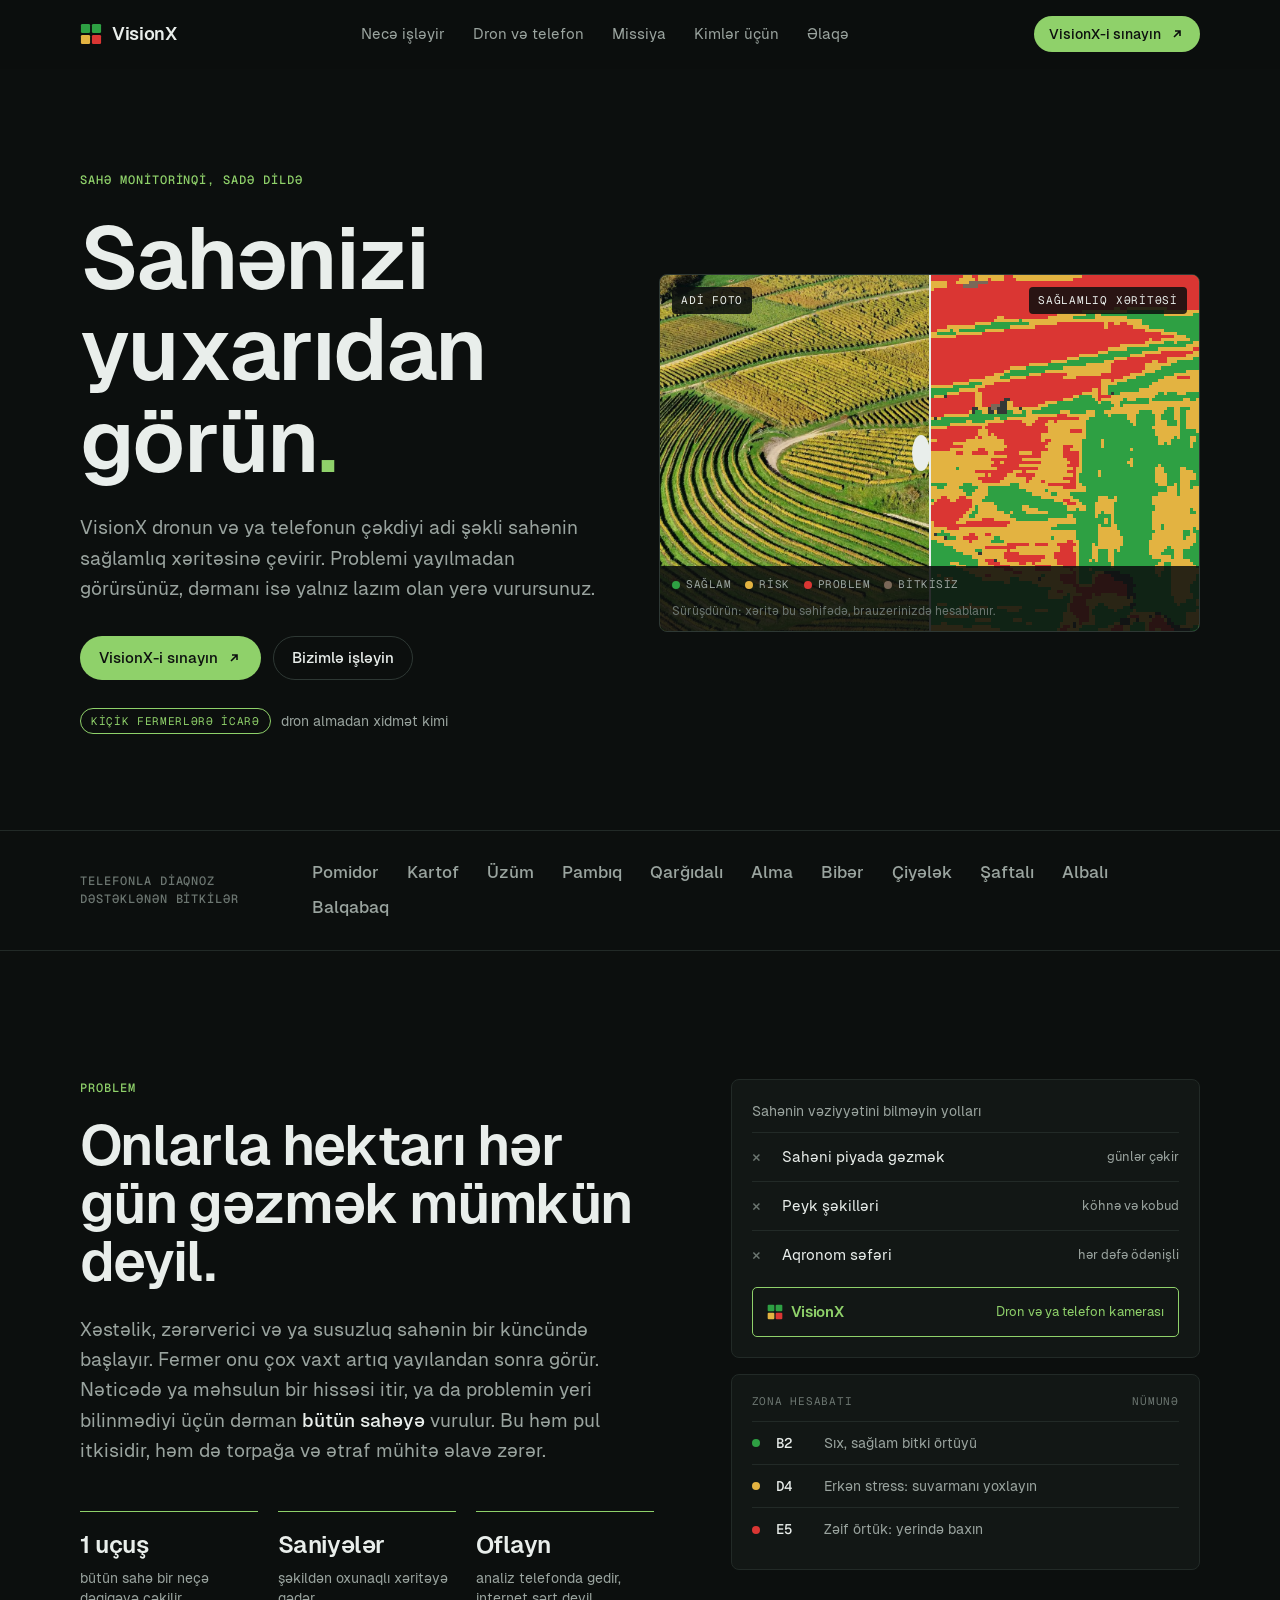
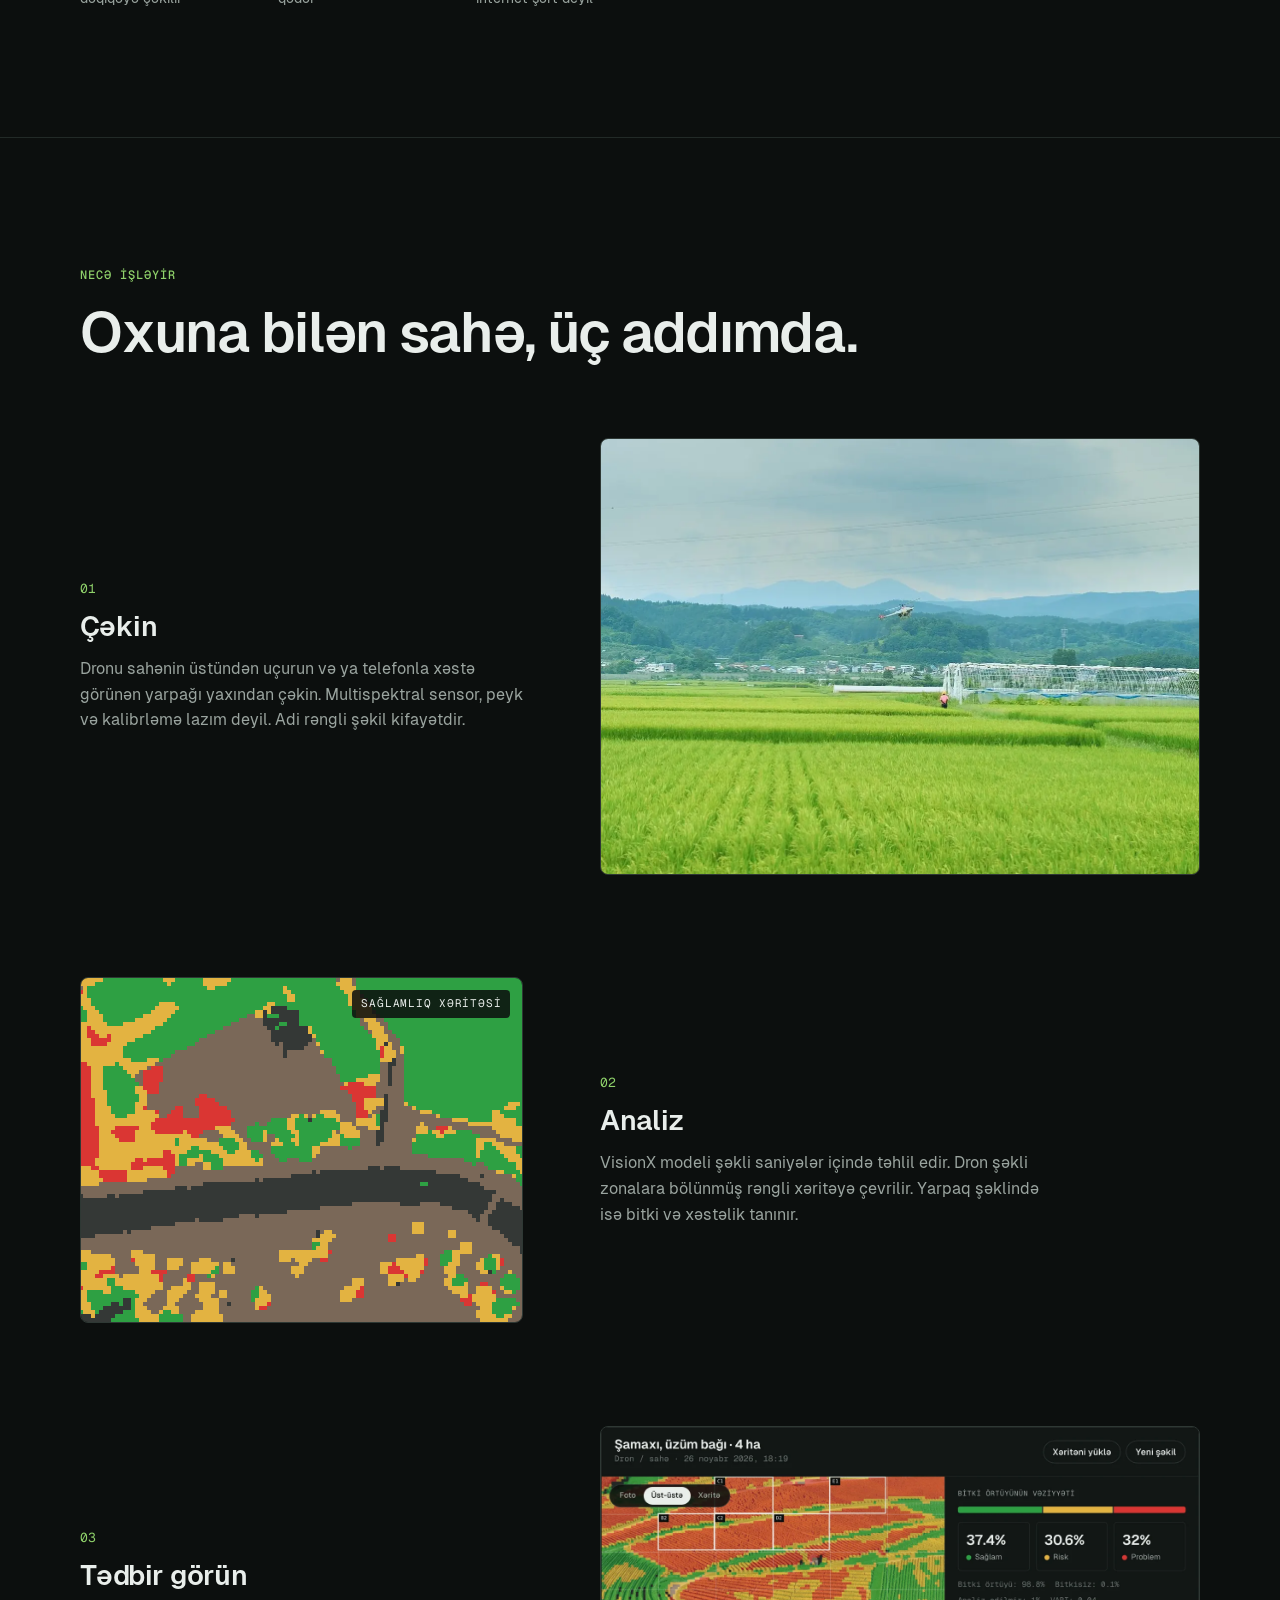
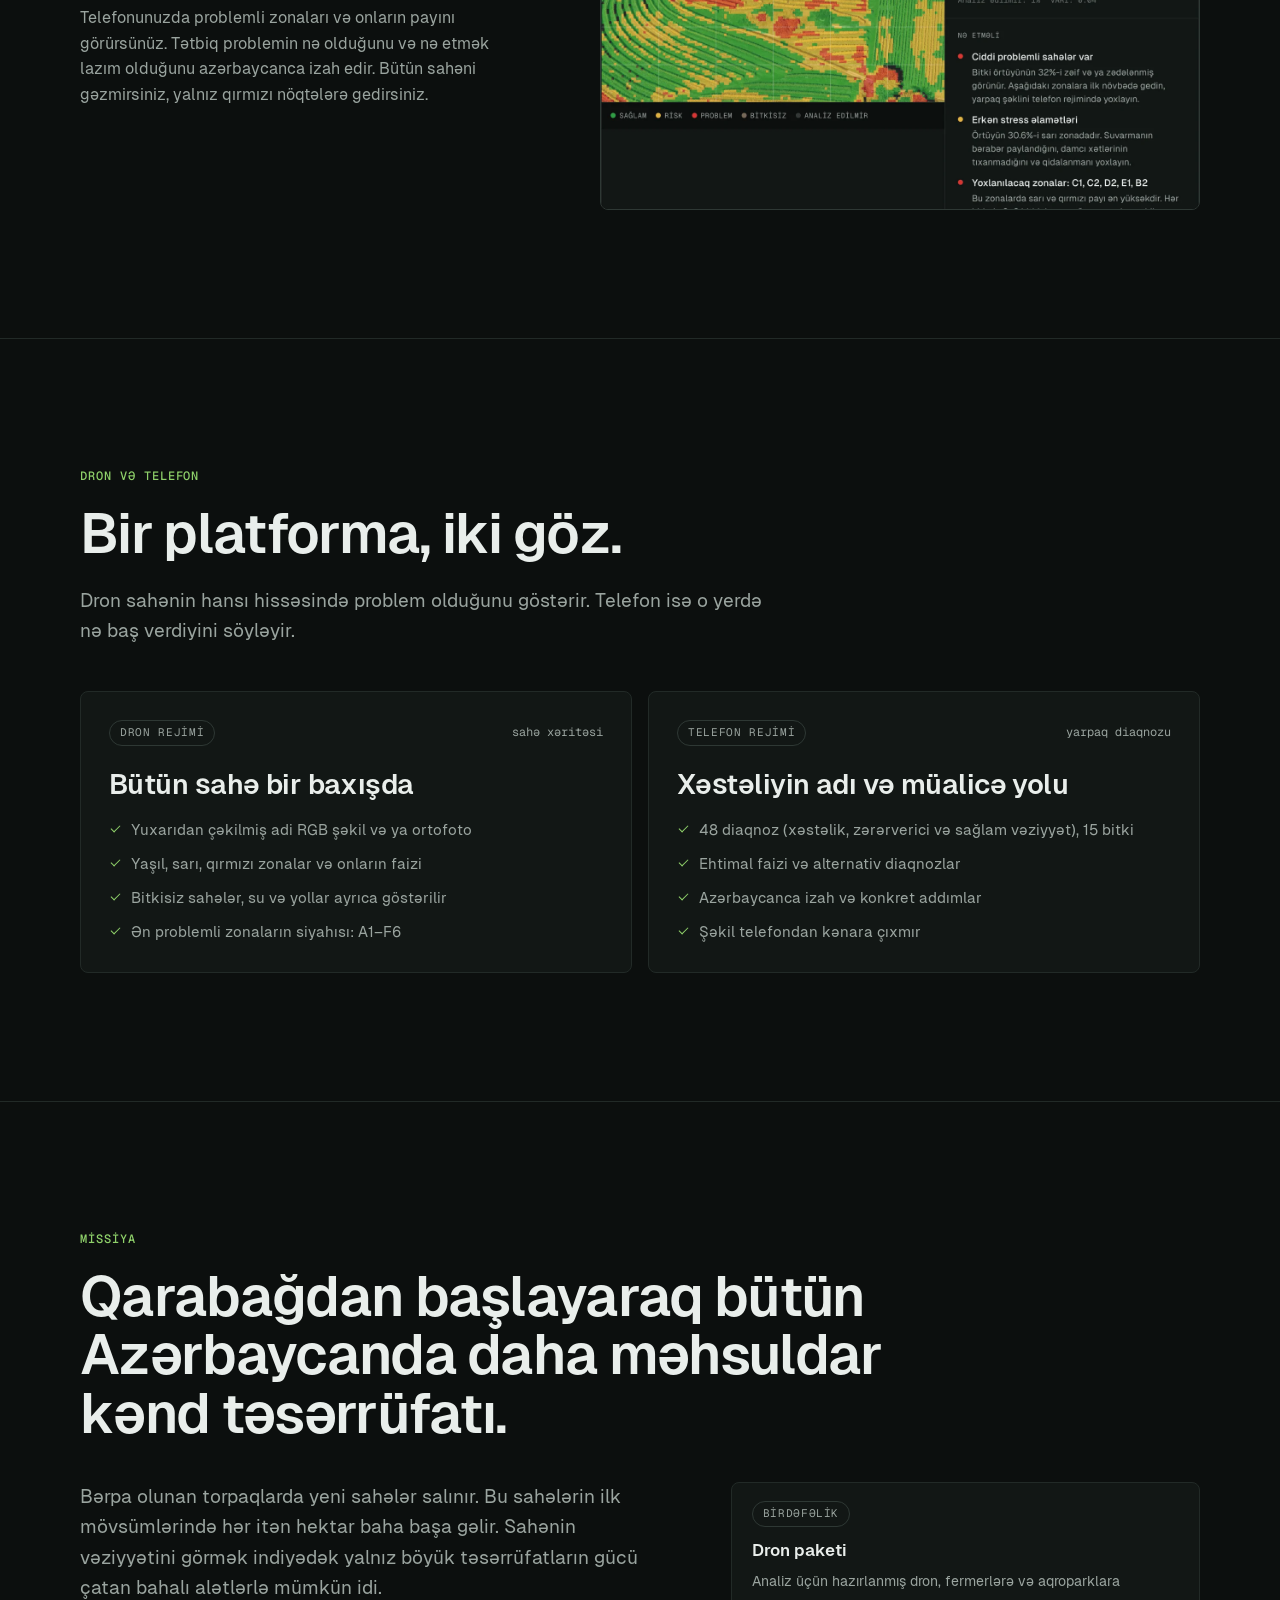
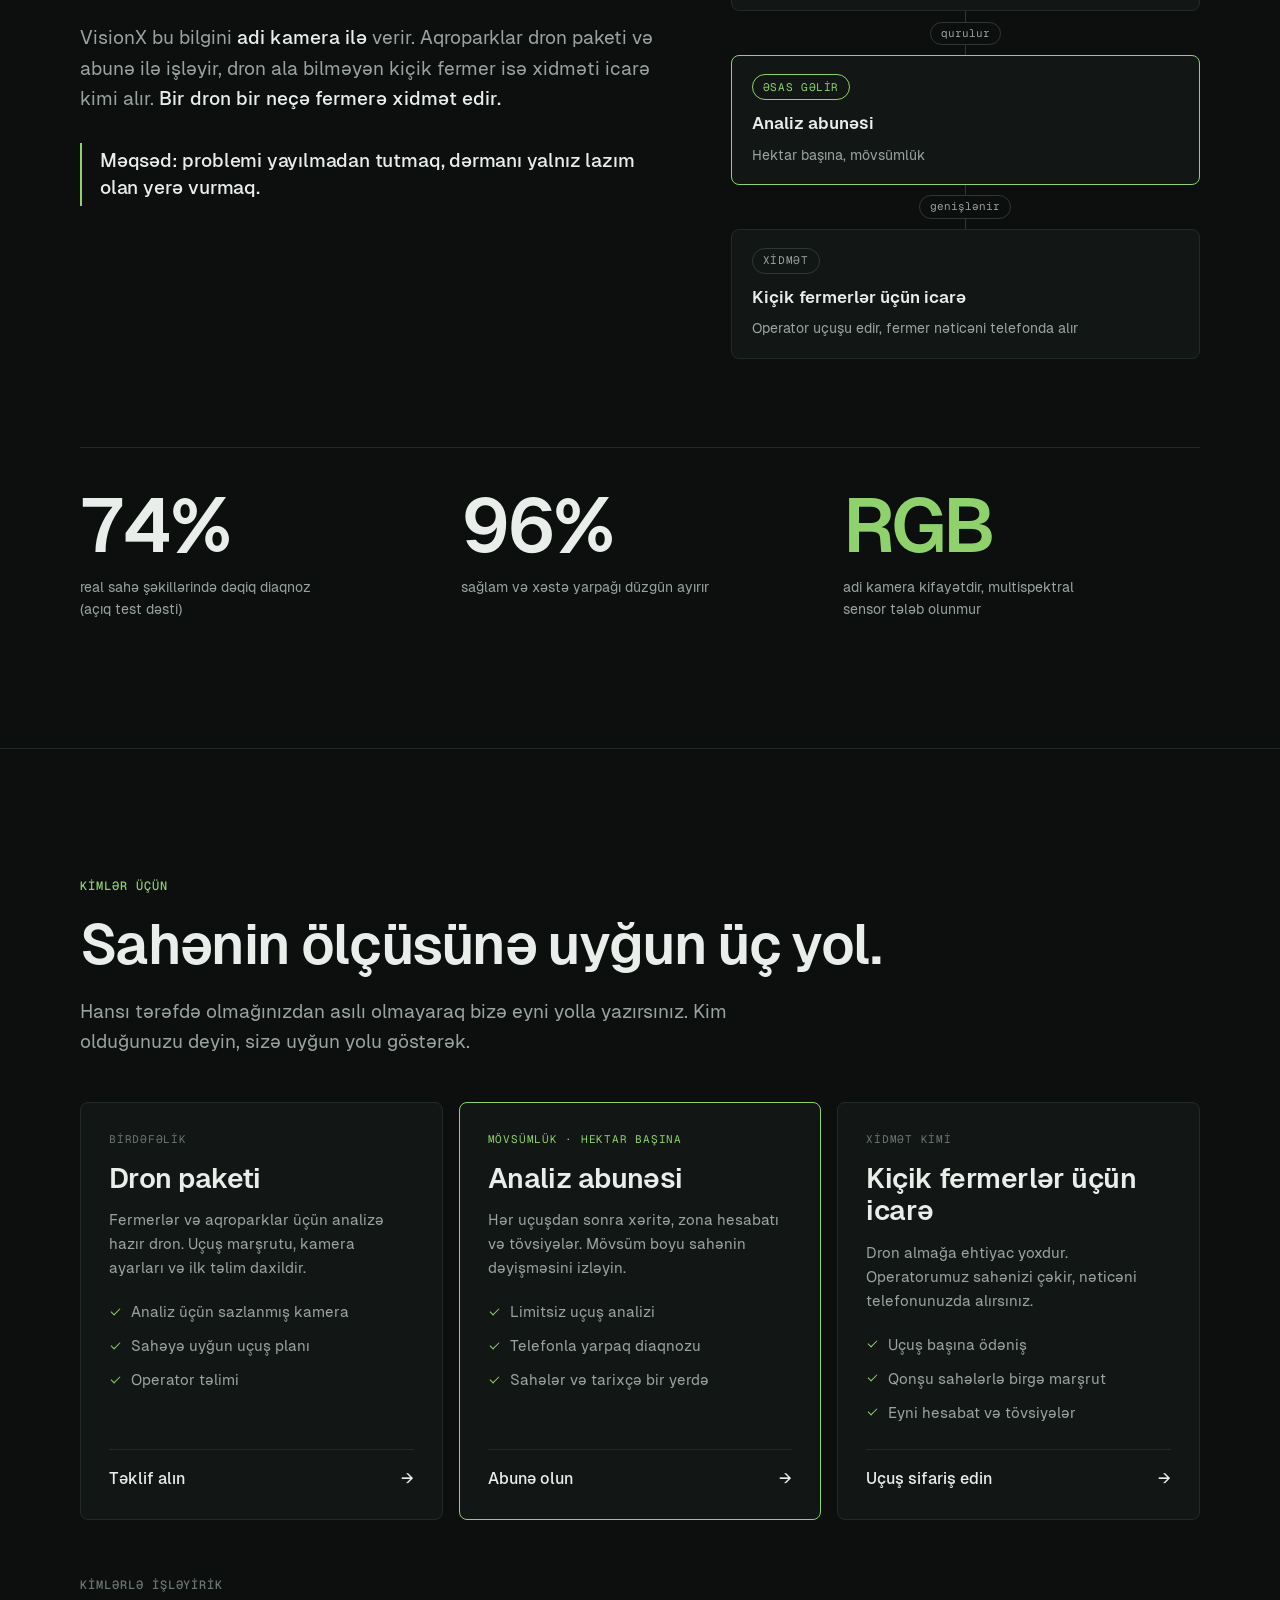
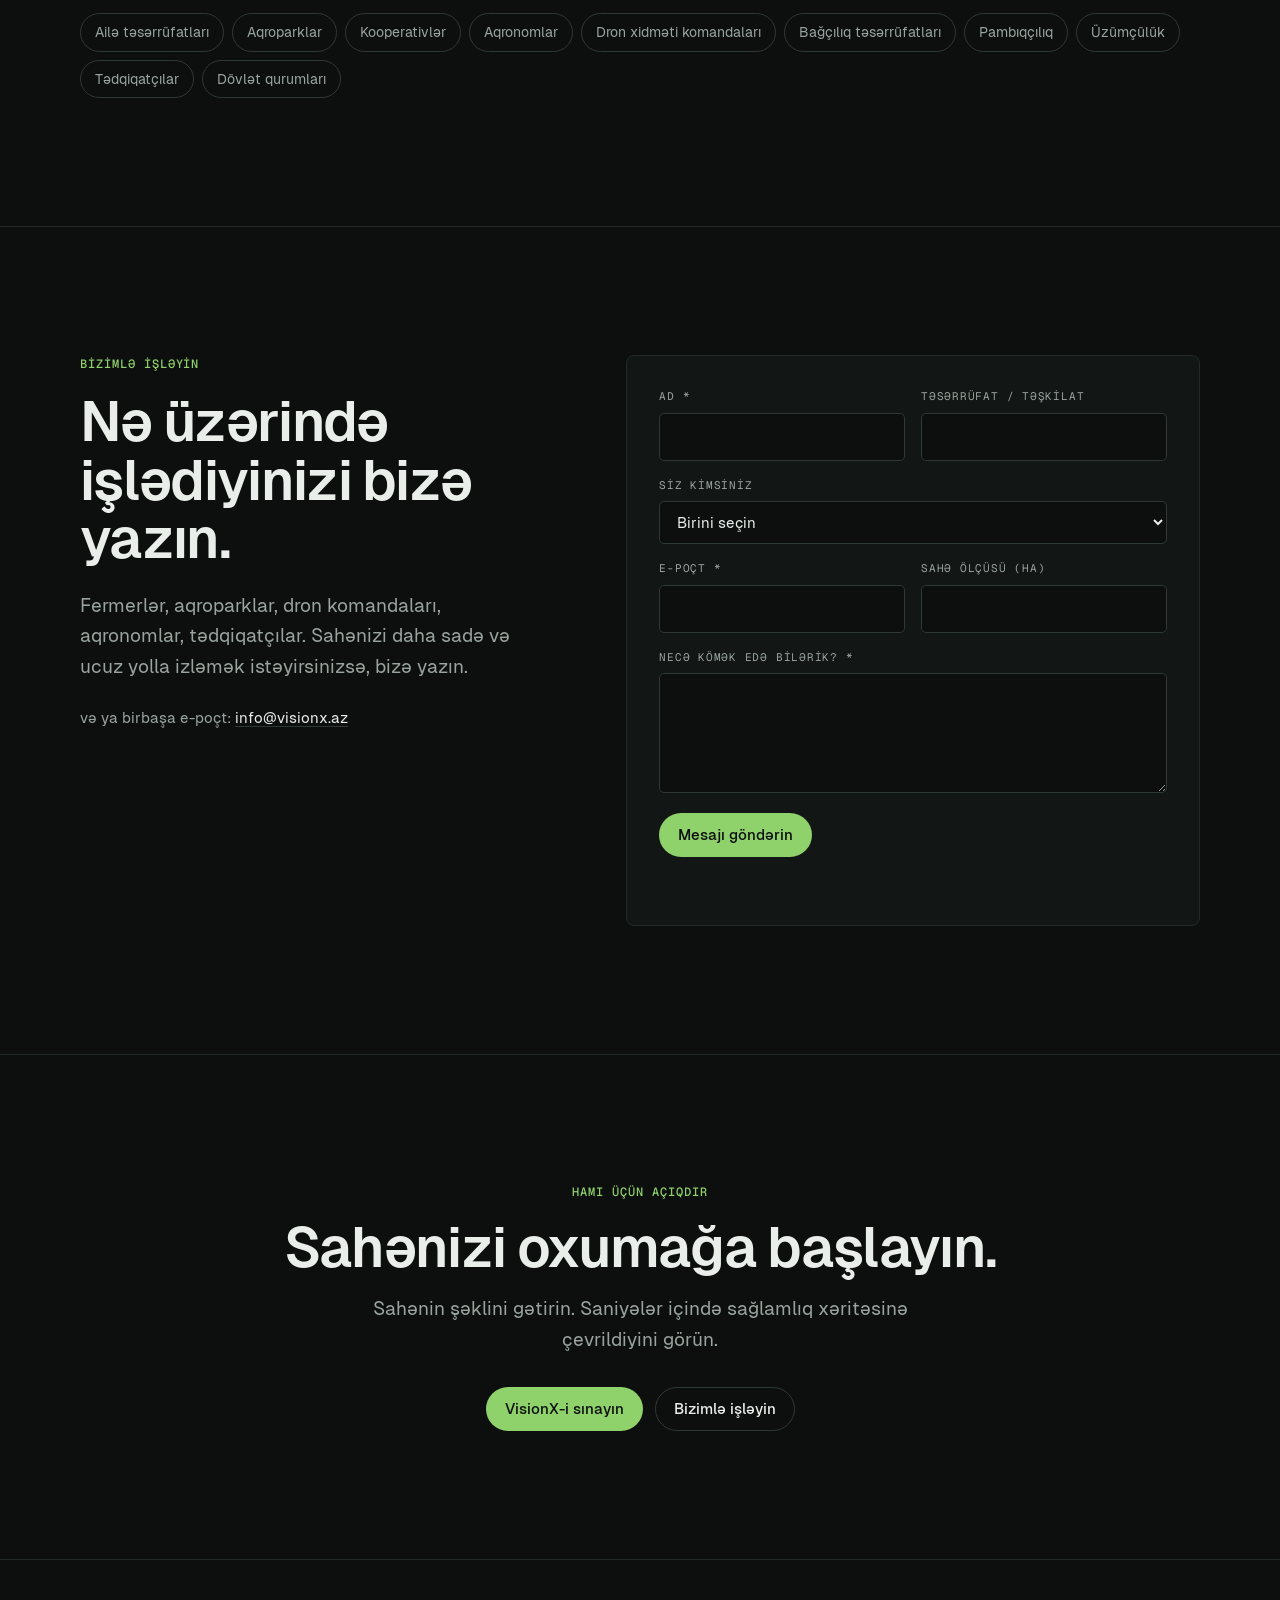
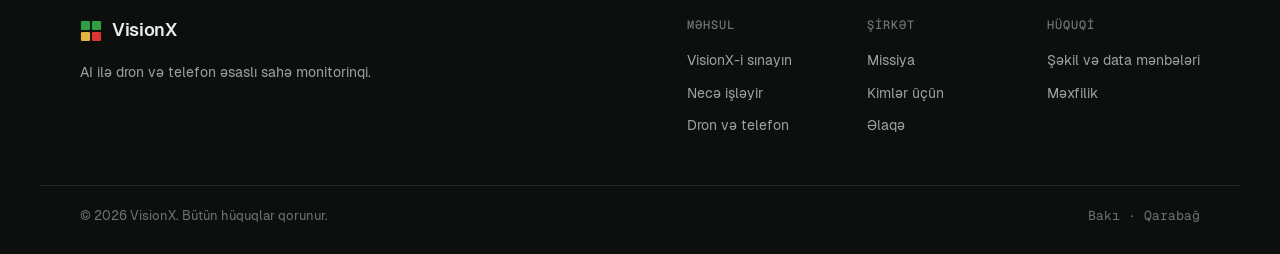
==== web/index.html @ 55c13888 "VisionX: landing site, field/leaf analysis platform and trained leaf model - Landing page (AZ), resp" ====
<!doctype html>
<html lang="az">
<head>
<meta charset="utf-8">
<meta name="viewport" content="width=device-width, initial-scale=1">
<title>VisionX — dron və telefonla sahə monitorinqi</title>
<meta name="description" content="VisionX dron və ya telefon şəklini sahənin sağlamlıq xəritəsinə çevirir: yaşıl sağlam, sarı risk, qırmızı problem. Xəstəliyi tanıyır və nə etməli olduğunuzu azərbaycanca izah edir.">
<meta name="theme-color" content="#0c0f0e">
<meta property="og:title" content="VisionX — sahənizi yuxarıdan görün">
<meta property="og:description" content="Dron və ya telefon şəklindən sahənin sağlamlıq xəritəsi və xəstəlik diaqnozu.">
<meta property="og:image" content="assets/img/field-vineyard.webp">
<link rel="icon" href="assets/img/favicon.svg" type="image/svg+xml">
<link rel="preload" href="assets/fonts/geist-sans-latin-600-normal.woff2" as="font" type="font/woff2" crossorigin>
<link rel="preload" href="assets/fonts/geist-sans-latin-400-normal.woff2" as="font" type="font/woff2" crossorigin>
<link rel="stylesheet" href="assets/css/base.css">
<link rel="stylesheet" href="assets/css/site.css">
</head>
<body>

<header class="nav" id="top">
  <div class="wrap nav__inner">
    <a class="logo" href="#top" aria-label="VisionX ana səhifə">
      <svg viewBox="0 0 24 24" aria-hidden="true"><rect x="1" y="1" width="10" height="10" rx="1.5" fill="#2ea043"/><rect x="13" y="1" width="10" height="10" rx="1.5" fill="#2ea043"/><rect x="1" y="13" width="10" height="10" rx="1.5" fill="#e3b341"/><rect x="13" y="13" width="10" height="10" rx="1.5" fill="#da3633"/></svg>
      <span>VisionX</span>
    </a>
    <nav class="nav__links" aria-label="Əsas menyu">
      <a href="#nece-isleyir">Necə işləyir</a>
      <a href="#rejimler">Dron və telefon</a>
      <a href="#missiya">Missiya</a>
      <a href="#kimler-ucun">Kimlər üçün</a>
      <a href="#elaqe">Əlaqə</a>
    </nav>
    <div class="nav__cta">
      <a class="btn btn--primary btn--sm" href="app/">VisionX-i sınayın
        <svg viewBox="0 0 16 16" fill="none" stroke="currentColor" stroke-width="1.6"><path d="M5 11 11 5M6 5h5v5"/></svg></a>
      <button class="nav__toggle" aria-label="Menyunu aç" aria-expanded="false" aria-controls="mobile-menu"><span></span><span></span></button>
    </div>
  </div>
  <div class="mobile-menu" id="mobile-menu" hidden>
    <a href="#nece-isleyir">Necə işləyir</a>
    <a href="#rejimler">Dron və telefon</a>
    <a href="#missiya">Missiya</a>
    <a href="#kimler-ucun">Kimlər üçün</a>
    <a href="#elaqe">Əlaqə</a>
    <a class="btn btn--primary" href="app/">VisionX-i sınayın</a>
  </div>
</header>

<main>

<!-- HERO -->
<section class="hero">
  <div class="wrap hero__grid">
    <div class="hero__copy">
      <p class="eyebrow">Sahə monitorinqi, sadə dildə</p>
      <h1>Sahənizi<br>yuxarıdan<br>görün<span class="accent">.</span></h1>
      <p class="lead">VisionX dronun və ya telefonun çəkdiyi adi şəkli sahənin sağlamlıq xəritəsinə çevirir. Problemi yayılmadan görürsünüz, dərmanı isə yalnız lazım olan yerə vurursunuz.</p>
      <div class="hero__actions">
        <a class="btn btn--primary" href="app/">VisionX-i sınayın
          <svg viewBox="0 0 16 16" fill="none" stroke="currentColor" stroke-width="1.6"><path d="M5 11 11 5M6 5h5v5"/></svg></a>
        <a class="btn btn--ghost" href="#elaqe">Bizimlə işləyin</a>
      </div>
      <p class="hero__note"><span class="tag tag--accent">Kiçik fermerlərə icarə</span> <span class="muted">dron almadan xidmət kimi</span></p>
    </div>

    <figure class="compare" data-compare data-src="assets/img/field-vineyard.webp">
      <img class="compare__photo" src="assets/img/field-vineyard.webp" alt="Üzüm bağının yuxarıdan çəkilmiş adi fotosu" width="1440" height="954" fetchpriority="high">
      <div class="compare__map" aria-hidden="true"><canvas></canvas></div>
      <span class="compare__label compare__label--l">Adi foto</span>
      <span class="compare__label compare__label--r">Sağlamlıq xəritəsi</span>
      <div class="compare__handle" aria-hidden="true"><svg viewBox="0 0 16 16" fill="none" stroke="currentColor" stroke-width="1.6"><path d="M6 4 2 8l4 4M10 4l4 4-4 4"/></svg></div>
      <input class="compare__range" type="range" min="0" max="100" value="50" aria-label="Foto ilə xəritə arasında sürüşdürün">
      <figcaption>
        <span class="legend"><span><i class="dot dot--ok"></i>Sağlam</span><span><i class="dot dot--warn"></i>Risk</span><span><i class="dot dot--bad"></i>Problem</span><span><i class="dot dot--soil"></i>Bitkisiz</span></span>
        <span class="compare__hint">Sürüşdürün: xəritə bu səhifədə, brauzerinizdə hesablanır.</span>
      </figcaption>
    </figure>
  </div>
</section>

<!-- CROPS STRIP (replaces press logos) -->
<section class="strip" aria-label="Dəstəklənən bitkilər">
  <div class="wrap strip__inner">
    <p class="eyebrow eyebrow--muted">Telefonla diaqnoz dəstəklənən bitkilər</p>
    <ul class="strip__list">
      <li>Pomidor</li><li>Kartof</li><li>Üzüm</li><li>Pambıq</li><li>Qarğıdalı</li><li>Alma</li><li>Bibər</li><li>Çiyələk</li><li>Şaftalı</li><li>Albalı</li><li>Balqabaq</li>
    </ul>
  </div>
</section>

<!-- THE PROBLEM -->
<section class="section" id="problem">
  <div class="wrap split">
    <div>
      <p class="eyebrow">Problem</p>
      <h2>Onlarla hektarı hər gün gəzmək mümkün deyil.</h2>
      <p class="lead">Xəstəlik, zərərverici və ya susuzluq sahənin bir küncündə başlayır. Fermer onu çox vaxt artıq yayılandan sonra görür. Nəticədə ya məhsulun bir hissəsi itir, ya da problemin yeri bilinmədiyi üçün dərman <strong>bütün sahəyə</strong> vurulur. Bu həm pul itkisidir, həm də torpağa və ətraf mühitə əlavə zərər.</p>
      <dl class="stats3">
        <div><dt>1 uçuş</dt><dd>bütün sahə bir neçə dəqiqəyə çəkilir</dd></div>
        <div><dt>Saniyələr</dt><dd>şəkildən oxunaqlı xəritəyə qədər</dd></div>
        <div><dt>Oflayn</dt><dd>analiz telefonda gedir, internet şərt deyil</dd></div>
      </dl>
    </div>
    <div class="stack">
      <div class="card ways">
        <p class="ways__title">Sahənin vəziyyətini bilməyin yolları</p>
        <ul>
          <li><span class="x">×</span>Sahəni piyada gəzmək<span class="muted">günlər çəkir</span></li>
          <li><span class="x">×</span>Peyk şəkilləri<span class="muted">köhnə və kobud</span></li>
          <li><span class="x">×</span>Aqronom səfəri<span class="muted">hər dəfə ödənişli</span></li>
          <li class="ways__us"><span class="logo logo--sm"><svg viewBox="0 0 24 24" aria-hidden="true"><rect x="1" y="1" width="10" height="10" rx="1.5" fill="#2ea043"/><rect x="13" y="1" width="10" height="10" rx="1.5" fill="#2ea043"/><rect x="1" y="13" width="10" height="10" rx="1.5" fill="#e3b341"/><rect x="13" y="13" width="10" height="10" rx="1.5" fill="#da3633"/></svg>VisionX</span><span>Dron və ya telefon kamerası</span></li>
        </ul>
      </div>
      <div class="card readings">
        <div class="readings__head"><span>Zona hesabatı</span><span>Nümunə</span></div>
        <ul>
          <li><i class="dot dot--ok"></i><b class="mono">B2</b><span>Sıx, sağlam bitki örtüyü</span></li>
          <li><i class="dot dot--warn"></i><b class="mono">D4</b><span>Erkən stress: suvarmanı yoxlayın</span></li>
          <li><i class="dot dot--bad"></i><b class="mono">E5</b><span>Zəif örtük: yerində baxın</span></li>
        </ul>
      </div>
    </div>
  </div>
</section>

<!-- HOW IT WORKS -->
<section class="section" id="nece-isleyir">
  <div class="wrap">
    <p class="eyebrow">Necə işləyir</p>
    <h2 class="h2--narrow">Oxuna bilən sahə, üç addımda.</h2>

    <div class="steps">
      <article class="step">
        <div class="step__text">
          <p class="step__num mono">01</p>
          <h3>Çəkin</h3>
          <p class="muted">Dronu sahənin üstündən uçurun və ya telefonla xəstə görünən yarpağı yaxından çəkin. Multispektral sensor, peyk və kalibrləmə lazım deyil. Adi rəngli şəkil kifayətdir.</p>
        </div>
        <figure class="step__media"><img src="assets/img/drone-rice.webp" alt="Düyü sahəsinin üzərində uçan kənd təsərrüfatı dronu" loading="lazy" width="1200" height="873"></figure>
      </article>

      <article class="step step--rev">
        <div class="step__text">
          <p class="step__num mono">02</p>
          <h3>Analiz</h3>
          <p class="muted">VisionX modeli şəkli saniyələr içində təhlil edir. Dron şəkli zonalara bölünmüş rəngli xəritəyə çevrilir. Yarpaq şəklində isə bitki və xəstəlik tanınır.</p>
        </div>
        <figure class="step__media step__media--map" data-livemap data-src="assets/img/field-canal.webp">
          <canvas aria-label="Suvarma kanalı ətrafındakı sahələrin sağlamlıq xəritəsi" role="img"></canvas>
          <span class="compare__label compare__label--r">Sağlamlıq xəritəsi</span>
        </figure>
      </article>

      <article class="step">
        <div class="step__text">
          <p class="step__num mono">03</p>
          <h3>Tədbir görün</h3>
          <p class="muted">Telefonunuzda problemli zonaları və onların payını görürsünüz. Tətbiq problemin nə olduğunu və nə etmək lazım olduğunu azərbaycanca izah edir. Bütün sahəni gəzmirsiniz, yalnız qırmızı nöqtələrə gedirsiniz.</p>
        </div>
        <figure class="step__media step__media--shot"><img src="assets/img/app-result.webp" alt="VisionX tətbiqində sahə hesabatı: xəritə, zonalar və tövsiyələr" loading="lazy" width="1400" height="894"></figure>
      </article>
    </div>
  </div>
</section>

<!-- TWO MODES -->
<section class="section" id="rejimler">
  <div class="wrap">
    <p class="eyebrow">Dron və telefon</p>
    <h2 class="h2--narrow">Bir platforma, iki göz.</h2>
    <p class="lead lead--narrow">Dron sahənin hansı hissəsində problem olduğunu göstərir. Telefon isə o yerdə nə baş verdiyini söyləyir.</p>
    <div class="modes">
      <article class="card mode">
        <div class="mode__head"><span class="tag">Dron rejimi</span><span class="mono muted">sahə xəritəsi</span></div>
        <h3>Bütün sahə bir baxışda</h3>
        <ul class="checks">
          <li>Yuxarıdan çəkilmiş adi RGB şəkil və ya ortofoto</li>
          <li>Yaşıl, sarı, qırmızı zonalar və onların faizi</li>
          <li>Bitkisiz sahələr, su və yollar ayrıca göstərilir</li>
          <li>Ən problemli zonaların siyahısı: A1–F6</li>
        </ul>
      </article>
      <article class="card mode">
        <div class="mode__head"><span class="tag">Telefon rejimi</span><span class="mono muted">yarpaq diaqnozu</span></div>
        <h3>Xəstəliyin adı və müalicə yolu</h3>
        <ul class="checks">
          <li><span data-stat="classes">48</span> diaqnoz (xəstəlik, zərərverici və sağlam vəziyyət), <span data-stat="crops">15</span> bitki</li>
          <li>Ehtimal faizi və alternativ diaqnozlar</li>
          <li>Azərbaycanca izah və konkret addımlar</li>
          <li>Şəkil telefondan kənara çıxmır</li>
        </ul>
      </article>
    </div>
  </div>
</section>

<!-- MISSION / BUSINESS MODEL -->
<section class="section" id="missiya">
  <div class="wrap">
    <p class="eyebrow">Missiya</p>
    <h2 class="h2--narrow">Qarabağdan başlayaraq bütün Azərbaycanda daha məhsuldar kənd təsərrüfatı.</h2>
    <div class="split split--mission">
      <div class="mission__text">
        <p class="lead">Bərpa olunan torpaqlarda yeni sahələr salınır. Bu sahələrin ilk mövsümlərində hər itən hektar baha başa gəlir. Sahənin vəziyyətini görmək indiyədək yalnız böyük təsərrüfatların gücü çatan bahalı alətlərlə mümkün idi.</p>
        <p class="lead">VisionX bu bilgini <strong>adi kamera ilə</strong> verir. Aqroparklar dron paketi və abunə ilə işləyir, dron ala bilməyən kiçik fermer isə xidməti icarə kimi alır. <strong>Bir dron bir neçə fermerə xidmət edir.</strong></p>
        <blockquote>Məqsəd: problemi yayılmadan tutmaq, dərmanı yalnız lazım olan yerə vurmaq.</blockquote>
      </div>
      <div class="flow" aria-label="Biznes modeli">
        <div class="card flow__node"><span class="tag">Birdəfəlik</span><b>Dron paketi</b><span class="muted">Analiz üçün hazırlanmış dron, fermerlərə və aqroparklara</span></div>
        <div class="flow__link"><span>qurulur</span></div>
        <div class="card flow__node flow__node--core"><span class="tag tag--accent">Əsas gəlir</span><b>Analiz abunəsi</b><span class="muted">Hektar başına, mövsümlük</span></div>
        <div class="flow__link"><span>genişlənir</span></div>
        <div class="card flow__node"><span class="tag">Xidmət</span><b>Kiçik fermerlər üçün icarə</b><span class="muted">Operator uçuşu edir, fermer nəticəni telefonda alır</span></div>
      </div>
    </div>
    <dl class="bigstats">
      <div><dt data-stat="acc">—</dt><dd>real sahə şəkillərində dəqiq diaqnoz (açıq test dəsti)</dd></div>
      <div><dt data-stat="hd">—</dt><dd>sağlam və xəstə yarpağı düzgün ayırır</dd></div>
      <div><dt class="accent">RGB</dt><dd>adi kamera kifayətdir, multispektral sensor tələb olunmur</dd></div>
    </dl>
  </div>
</section>

<!-- WHO IT'S FOR -->
<section class="section" id="kimler-ucun">
  <div class="wrap">
    <p class="eyebrow">Kimlər üçün</p>
    <h2 class="h2--narrow">Sahənin ölçüsünə uyğun üç yol.</h2>
    <p class="lead lead--narrow">Hansı tərəfdə olmağınızdan asılı olmayaraq bizə eyni yolla yazırsınız. Kim olduğunuzu deyin, sizə uyğun yolu göstərək.</p>
    <div class="plans">
      <article class="card plan">
        <span class="plan__kicker mono">Birdəfəlik</span>
        <h3>Dron paketi</h3>
        <p class="muted">Fermerlər və aqroparklar üçün analizə hazır dron. Uçuş marşrutu, kamera ayarları və ilk təlim daxildir.</p>
        <ul class="checks">
          <li>Analiz üçün sazlanmış kamera</li>
          <li>Sahəyə uyğun uçuş planı</li>
          <li>Operator təlimi</li>
        </ul>
        <a class="plan__link" href="#elaqe" data-role="Dron paketi">Təklif alın <span aria-hidden="true">→</span></a>
      </article>
      <article class="card plan plan--core">
        <span class="plan__kicker mono">Mövsümlük · hektar başına</span>
        <h3>Analiz abunəsi</h3>
        <p class="muted">Hər uçuşdan sonra xəritə, zona hesabatı və tövsiyələr. Mövsüm boyu sahənin dəyişməsini izləyin.</p>
        <ul class="checks">
          <li>Limitsiz uçuş analizi</li>
          <li>Telefonla yarpaq diaqnozu</li>
          <li>Sahələr və tarixçə bir yerdə</li>
        </ul>
        <a class="plan__link" href="#elaqe" data-role="Analiz abunəsi">Abunə olun <span aria-hidden="true">→</span></a>
      </article>
      <article class="card plan">
        <span class="plan__kicker mono">Xidmət kimi</span>
        <h3>Kiçik fermerlər üçün icarə</h3>
        <p class="muted">Dron almağa ehtiyac yoxdur. Operatorumuz sahənizi çəkir, nəticəni telefonunuzda alırsınız.</p>
        <ul class="checks">
          <li>Uçuş başına ödəniş</li>
          <li>Qonşu sahələrlə birgə marşrut</li>
          <li>Eyni hesabat və tövsiyələr</li>
        </ul>
        <a class="plan__link" href="#elaqe" data-role="İcarə xidməti">Uçuş sifariş edin <span aria-hidden="true">→</span></a>
      </article>
    </div>
    <div class="audience">
      <p class="eyebrow eyebrow--muted">Kimlərlə işləyirik</p>
      <ul><li>Ailə təsərrüfatları</li><li>Aqroparklar</li><li>Kooperativlər</li><li>Aqronomlar</li><li>Dron xidməti komandaları</li><li>Bağçılıq təsərrüfatları</li><li>Pambıqçılıq</li><li>Üzümçülük</li><li>Tədqiqatçılar</li><li>Dövlət qurumları</li></ul>
    </div>
  </div>
</section>

<!-- CONTACT -->
<section class="section" id="elaqe">
  <div class="wrap split split--contact">
    <div>
      <p class="eyebrow">Bizimlə işləyin</p>
      <h2>Nə üzərində işlədiyinizi bizə yazın.</h2>
      <p class="lead">Fermerlər, aqroparklar, dron komandaları, aqronomlar, tədqiqatçılar. Sahənizi daha sadə və ucuz yolla izləmək istəyirsinizsə, bizə yazın.</p>
      <p class="contact__mail muted">və ya birbaşa e-poçt: <a data-email href="mailto:info@visionx.az">info@visionx.az</a></p>
    </div>
    <form class="card form" id="contact-form" novalidate>
      <div class="form__row">
        <label><span>Ad *</span><input name="name" required autocomplete="name"></label>
        <label><span>Təsərrüfat / təşkilat</span><input name="org" autocomplete="organization"></label>
      </div>
      <label><span>Siz kimsiniz</span>
        <select name="role">
          <option value="">Birini seçin</option>
          <option>Fermer / ailə təsərrüfatı</option>
          <option>Aqropark</option>
          <option>Dron xidməti komandası</option>
          <option>Aqronom / tədqiqatçı</option>
          <option>Dövlət qurumu</option>
          <option>Digər</option>
        </select>
      </label>
      <div class="form__row">
        <label><span>E-poçt *</span><input name="email" type="email" required autocomplete="email"></label>
        <label><span>Sahə ölçüsü (ha)</span><input name="ha" inputmode="decimal"></label>
      </div>
      <label><span>Necə kömək edə bilərik? *</span><textarea name="msg" rows="4" required></textarea></label>
      <button class="btn btn--primary" type="submit">Mesajı göndərin</button>
      <p class="form__status" role="status" aria-live="polite"></p>
    </form>
  </div>
</section>

<!-- CTA -->
<section class="cta">
  <div class="wrap cta__inner">
    <p class="eyebrow">Hamı üçün açıqdır</p>
    <h2>Sahənizi oxumağa başlayın.</h2>
    <p class="lead">Sahənin şəklini gətirin. Saniyələr içində sağlamlıq xəritəsinə çevrildiyini görün.</p>
    <div class="hero__actions hero__actions--center">
      <a class="btn btn--primary" href="app/">VisionX-i sınayın</a>
      <a class="btn btn--ghost" href="#elaqe">Bizimlə işləyin</a>
    </div>
  </div>
</section>

</main>

<footer class="footer">
  <div class="wrap footer__inner">
    <div class="footer__brand">
      <a class="logo" href="#top"><svg viewBox="0 0 24 24" aria-hidden="true"><rect x="1" y="1" width="10" height="10" rx="1.5" fill="#2ea043"/><rect x="13" y="1" width="10" height="10" rx="1.5" fill="#2ea043"/><rect x="1" y="13" width="10" height="10" rx="1.5" fill="#e3b341"/><rect x="13" y="13" width="10" height="10" rx="1.5" fill="#da3633"/></svg><span>VisionX</span></a>
      <p class="muted">AI ilə dron və telefon əsaslı sahə monitorinqi.</p>
    </div>
    <nav class="footer__cols" aria-label="Alt menyu">
      <div><p class="eyebrow eyebrow--muted">Məhsul</p><a href="app/">VisionX-i sınayın</a><a href="#nece-isleyir">Necə işləyir</a><a href="#rejimler">Dron və telefon</a></div>
      <div><p class="eyebrow eyebrow--muted">Şirkət</p><a href="#missiya">Missiya</a><a href="#kimler-ucun">Kimlər üçün</a><a href="#elaqe">Əlaqə</a></div>
      <div><p class="eyebrow eyebrow--muted">Hüquqi</p><a href="credits.html">Şəkil və data mənbələri</a><a href="credits.html#mexfilik">Məxfilik</a></div>
    </nav>
  </div>
  <div class="wrap footer__base"><span>© <span data-year>2026</span> VisionX. Bütün hüquqlar qorunur.</span><span class="mono">Bakı · Qarabağ</span></div>
</footer>

<script type="module" src="assets/js/site.js"></script>
</body>
</html>
---- web/assets/css/base.css ----
/* VisionX — base design system. No gradients, flat surfaces, 1px lines. */
@font-face{font-family:"Geist";font-style:normal;font-weight:400;font-display:swap;src:url(../fonts/geist-sans-latin-400-normal.woff2) format("woff2")}
@font-face{font-family:"Geist";font-style:normal;font-weight:500;font-display:swap;src:url(../fonts/geist-sans-latin-500-normal.woff2) format("woff2")}
@font-face{font-family:"Geist";font-style:normal;font-weight:600;font-display:swap;src:url(../fonts/geist-sans-latin-600-normal.woff2) format("woff2")}
@font-face{font-family:"Geist Mono";font-style:normal;font-weight:400;font-display:swap;src:url(../fonts/geist-mono-latin-400-normal.woff2) format("woff2");unicode-range:U+0000-00FF,U+0131,U+0152-0153,U+02BB-02BC,U+02C6,U+02DA,U+02DC,U+0304,U+0308,U+0329,U+2000-206F,U+20AC,U+2122,U+2191,U+2193,U+2212,U+2215,U+FEFF,U+FFFD}
@font-face{font-family:"Geist Mono";font-style:normal;font-weight:400;font-display:swap;src:url(../fonts/geist-mono-latin-ext-400-normal.woff2) format("woff2");unicode-range:U+0100-02BA,U+02BD-02C5,U+02C7-02CC,U+02CE-02D7,U+02DD-02FF,U+1E00-1E9F,U+A720-A7FF}
@font-face{font-family:"Geist Mono";font-style:normal;font-weight:500;font-display:swap;src:url(../fonts/geist-mono-latin-500-normal.woff2) format("woff2");unicode-range:U+0000-00FF,U+0131,U+0152-0153,U+02BB-02BC,U+02C6,U+02DA,U+02DC,U+0304,U+0308,U+0329,U+2000-206F,U+20AC,U+2122,U+2191,U+2193,U+2212,U+2215,U+FEFF,U+FFFD}
@font-face{font-family:"Geist Mono";font-style:normal;font-weight:500;font-display:swap;src:url(../fonts/geist-mono-latin-ext-500-normal.woff2) format("woff2");unicode-range:U+0100-02BA,U+02BD-02C5,U+02C7-02CC,U+02CE-02D7,U+02DD-02FF,U+1E00-1E9F,U+A720-A7FF}

:root{
  --bg:#0c0f0e;
  --surface:#121715;
  --surface-2:#171d1b;
  --line:#222a27;
  --line-2:#2e3834;
  --text:#e9eeeb;
  --muted:#9aa49f;
  --faint:#6c7671;
  --accent:#8fd16a;           /* brand: field green */
  --accent-ink:#0c0f0e;
  --ok:#2ea043;               /* map: healthy */
  --warn:#e3b341;             /* map: risk */
  --bad:#da3633;              /* map: problem */
  --soil:#7a6858;             /* map: bare soil */
  --void:#343836;             /* map: not analysed */
  --radius:8px;
  --radius-sm:5px;
  --max:1200px;
  --pad:clamp(20px,4vw,40px);
  --sans:"Geist",-apple-system,BlinkMacSystemFont,"Segoe UI",Roboto,Arial,sans-serif;
  --mono:"Geist Mono",ui-monospace,SFMono-Regular,Menlo,monospace;
}
*,*::before,*::after{box-sizing:border-box}
html{-webkit-text-size-adjust:100%;scroll-behavior:smooth;scroll-padding-top:80px}
body{margin:0;background:var(--bg);color:var(--text);font-family:var(--sans);font-size:16px;line-height:1.6;-webkit-font-smoothing:antialiased;text-rendering:optimizeLegibility}
img,svg,canvas,video{display:block;max-width:100%}
a{color:inherit;text-decoration:none}
button,input,select,textarea{font:inherit;color:inherit}
::selection{background:var(--accent);color:var(--accent-ink)}
:focus-visible{outline:2px solid var(--accent);outline-offset:2px;border-radius:4px}

.wrap{width:100%;max-width:var(--max);margin:0 auto;padding:0 var(--pad)}
.eyebrow{font-family:var(--mono);font-size:12px;font-weight:500;letter-spacing:.08em;text-transform:uppercase;color:var(--accent)}
.mono{font-family:var(--mono)}
.muted{color:var(--muted)}
h1,h2,h3,h4{margin:0;font-weight:600;letter-spacing:-.03em;line-height:1.04}
h1{font-size:clamp(44px,7.2vw,88px)}
h2{font-size:clamp(32px,4.6vw,56px)}
h3{font-size:clamp(22px,2.4vw,28px);letter-spacing:-.02em;line-height:1.15}
p{margin:0}
.lead{font-size:clamp(17px,1.5vw,19px);color:var(--muted);line-height:1.6}
.lead strong{color:var(--text);font-weight:500}

/* Buttons */
.btn{display:inline-flex;align-items:center;gap:8px;height:44px;padding:0 18px;border-radius:999px;font-size:15px;font-weight:500;border:1px solid transparent;cursor:pointer;transition:background .15s,border-color .15s,color .15s;white-space:nowrap}
.btn svg{width:16px;height:16px}
.btn--primary{background:var(--accent);color:var(--accent-ink)}
.btn--primary:hover{background:#a3dd81}
.btn--ghost{border-color:var(--line-2);color:var(--text);background:transparent}
.btn--ghost:hover{border-color:var(--muted)}
.btn--sm{height:36px;padding:0 14px;font-size:14px}
.btn:disabled{opacity:.5;cursor:not-allowed}

/* Chips / tags */
.tag{display:inline-flex;align-items:center;gap:6px;height:26px;padding:0 10px;border:1px solid var(--line-2);border-radius:999px;font-family:var(--mono);font-size:11px;letter-spacing:.06em;text-transform:uppercase;color:var(--muted)}
.tag--accent{border-color:var(--accent);color:var(--accent)}
.dot{width:8px;height:8px;border-radius:50%;flex:none}
.dot--ok{background:var(--ok)}.dot--warn{background:var(--warn)}.dot--bad{background:var(--bad)}.dot--soil{background:var(--soil)}.dot--void{background:var(--void)}

/* Card */
.card{background:var(--surface);border:1px solid var(--line);border-radius:var(--radius)}

/* Health legend (discrete, no gradient) */
.legend{display:flex;flex-wrap:wrap;gap:6px 14px;font-family:var(--mono);font-size:11px;letter-spacing:.05em;text-transform:uppercase;color:var(--muted)}
.legend span{display:inline-flex;align-items:center;gap:6px}

/* Utility */
[hidden]{display:none!important}
.sr-only{position:absolute;width:1px;height:1px;padding:0;margin:-1px;overflow:hidden;clip:rect(0,0,0,0);border:0}
@media (prefers-reduced-motion:reduce){*{transition:none!important;animation:none!important;scroll-behavior:auto!important}}
---- web/assets/css/site.css ----
/* Landing page */
.accent{color:var(--accent)}
.eyebrow--muted{color:var(--faint)}

/* NAV */
.nav{position:sticky;top:0;z-index:50;background:rgba(12,15,14,.92);backdrop-filter:saturate(140%) blur(10px);-webkit-backdrop-filter:saturate(140%) blur(10px);border-bottom:1px solid transparent;transition:border-color .2s}
.nav.is-scrolled{border-bottom-color:var(--line)}
.nav__inner{display:flex;align-items:center;justify-content:space-between;height:68px;gap:24px}
.logo{display:inline-flex;align-items:center;gap:10px;font-weight:600;font-size:18px;letter-spacing:-.02em}
.logo svg{width:22px;height:22px}
.logo--sm{font-size:15px;gap:8px}.logo--sm svg{width:16px;height:16px}
.nav__links{display:flex;gap:28px;font-size:15px;color:var(--muted)}
.nav__links a:hover{color:var(--text)}
.nav__cta{display:flex;align-items:center;gap:10px}
.nav__toggle{display:none;width:40px;height:40px;border:1px solid var(--line-2);border-radius:999px;background:transparent;cursor:pointer;position:relative}
.nav__toggle span{position:absolute;left:12px;right:12px;height:1.5px;background:var(--text);transition:transform .2s}
.nav__toggle span:first-child{top:15px}.nav__toggle span:last-child{top:23px}
.nav__toggle[aria-expanded="true"] span:first-child{transform:translateY(4px) rotate(45deg)}
.nav__toggle[aria-expanded="true"] span:last-child{transform:translateY(-4px) rotate(-45deg)}
.mobile-menu{display:flex;flex-direction:column;gap:4px;padding:8px var(--pad) 20px;border-top:1px solid var(--line)}
.mobile-menu[hidden]{display:none}
.mobile-menu a:not(.btn){padding:12px 0;border-bottom:1px solid var(--line);font-size:17px}
.mobile-menu .btn{margin-top:14px;justify-content:center}

/* HERO */
.hero{padding:clamp(48px,8vw,104px) 0 clamp(56px,8vw,96px);border-bottom:1px solid var(--line)}
.hero__grid{display:grid;grid-template-columns:minmax(0,1fr) minmax(0,1.05fr);gap:clamp(32px,5vw,72px);align-items:center}
.hero__copy .eyebrow{margin-bottom:22px}
.hero__copy h1{margin-bottom:26px}
.hero__copy .lead{max-width:30em}
.hero__actions{display:flex;flex-wrap:wrap;gap:12px;margin-top:32px}
.hero__actions--center{justify-content:center}
.hero__note{display:flex;flex-wrap:wrap;align-items:center;gap:10px;margin-top:28px;font-size:14px}

/* Compare slider */
.compare{position:relative;margin:0;border-radius:var(--radius);overflow:hidden;border:1px solid var(--line-2);background:var(--surface);aspect-ratio:1440/954;touch-action:pan-y;user-select:none;-webkit-user-select:none}
.compare__photo,.compare__map canvas{position:absolute;inset:0;width:100%;height:100%;object-fit:cover}
.compare__map{position:absolute;inset:0;clip-path:inset(0 0 0 var(--pos,50%))}
.compare__map canvas{image-rendering:pixelated}
.compare__label{position:absolute;top:12px;z-index:3;padding:5px 9px;border-radius:4px;background:rgba(12,15,14,.86);font-family:var(--mono);font-size:11px;letter-spacing:.07em;text-transform:uppercase;color:var(--text);pointer-events:none}
.compare__label--l{left:12px}.compare__label--r{right:12px}
.compare__handle{position:absolute;top:0;bottom:0;left:var(--pos,50%);width:2px;margin-left:-1px;background:var(--text);z-index:2;pointer-events:none}
.compare__handle svg{position:absolute;top:50%;left:50%;width:36px;height:36px;padding:9px;margin:-18px 0 0 -18px;border-radius:50%;background:var(--text);color:var(--bg)}
.compare__range{position:absolute;inset:0;width:100%;height:100%;opacity:0;cursor:ew-resize;margin:0;z-index:4}
.compare figcaption{position:absolute;left:0;right:0;bottom:0;z-index:3;display:flex;flex-wrap:wrap;justify-content:space-between;gap:8px;padding:10px 12px;background:rgba(12,15,14,.86);pointer-events:none}
.compare__hint{font-size:12px;color:var(--faint)}
.compare.is-loading::after{content:"Xəritə hesablanır…";position:absolute;inset:auto 12px 54px auto;font-family:var(--mono);font-size:11px;color:var(--muted)}

/* STRIP */
.strip{border-bottom:1px solid var(--line);padding:28px 0}
.strip__inner{display:flex;align-items:center;gap:32px}
.strip__inner .eyebrow{flex:none;max-width:200px;line-height:1.5}
.strip__list{list-style:none;margin:0;padding:0;display:flex;flex-wrap:wrap;gap:8px 28px;font-size:17px;color:var(--muted);font-weight:500}

/* SECTIONS */
.section{padding:clamp(72px,10vw,128px) 0;border-bottom:1px solid var(--line)}
.section .eyebrow{margin-bottom:18px}
.section h2{margin-bottom:24px}
.h2--narrow{max-width:16em}
.lead--narrow{max-width:36em}
.split{display:grid;grid-template-columns:minmax(0,1.1fr) minmax(0,.9fr);gap:clamp(40px,6vw,88px);align-items:start}
.stack{display:grid;gap:16px}

.stats3{display:grid;grid-template-columns:repeat(3,1fr);gap:20px;margin:44px 0 0}
.stats3 div{border-top:1px solid var(--accent);padding-top:14px}
.stats3 dt{font-size:24px;font-weight:600;letter-spacing:-.02em}
.stats3 dd{margin:4px 0 0;font-size:14px;color:var(--muted);line-height:1.45}

.ways{padding:20px}
.ways__title{font-size:14px;color:var(--muted);margin-bottom:10px}
.ways ul{list-style:none;margin:0;padding:0}
.ways li{display:grid;grid-template-columns:22px 1fr auto;align-items:center;gap:8px;padding:12px 0;border-top:1px solid var(--line);font-size:15px}
.ways li .muted{font-size:13px}
.ways .x{color:var(--faint);font-size:18px;line-height:1}
.ways__us{grid-template-columns:1fr auto!important;margin-top:8px;padding:12px 14px!important;border:1px solid var(--accent)!important;border-radius:var(--radius-sm);color:var(--accent)}
.ways__us > span:last-child{font-size:13px}
.readings{padding:18px 20px}
.readings__head{display:flex;justify-content:space-between;font-family:var(--mono);font-size:11px;letter-spacing:.07em;text-transform:uppercase;color:var(--faint);padding-bottom:10px}
.readings ul{list-style:none;margin:0;padding:0}
.readings li{display:grid;grid-template-columns:16px 40px 1fr;align-items:center;gap:8px;padding:10px 0;border-top:1px solid var(--line);font-size:14px;color:var(--muted)}
.readings b{color:var(--text);font-weight:500}

/* STEPS */
.steps{display:grid;gap:clamp(56px,8vw,104px);margin-top:clamp(48px,6vw,80px)}
.step{display:grid;grid-template-columns:minmax(0,.85fr) minmax(0,1.15fr);gap:clamp(32px,6vw,80px);align-items:center}
.step--rev .step__text{order:2}
.step__num{color:var(--accent);font-size:13px;margin-bottom:10px}
.step h3{margin-bottom:14px}
.step__text p.muted{max-width:28em}
.step__media{margin:0;position:relative;border-radius:var(--radius);overflow:hidden;border:1px solid var(--line-2);background:var(--surface)}
.step__media img{width:100%;height:auto}
.step__media--map{aspect-ratio:1280/1000}
.step__media--map canvas{width:100%;height:100%;object-fit:cover;image-rendering:pixelated}
.step__media--shot{background:var(--surface-2)}

/* MODES */
.modes{display:grid;grid-template-columns:1fr 1fr;gap:16px;margin-top:44px}
.mode{padding:28px}
.mode__head{display:flex;justify-content:space-between;align-items:center;margin-bottom:22px;font-size:12px}
.mode h3{margin-bottom:18px}
.checks{list-style:none;margin:0;padding:0;display:grid;gap:10px;font-size:15px;color:var(--muted)}
.checks li{position:relative;padding-left:22px}
.checks li::before{content:"";position:absolute;left:2px;top:.5em;width:9px;height:5px;border-left:1.5px solid var(--accent);border-bottom:1.5px solid var(--accent);transform:rotate(-45deg)}

/* MISSION */
.split--mission{margin-top:40px}
.mission__text{display:grid;gap:20px}
blockquote{margin:8px 0 0;padding:4px 0 4px 18px;border-left:2px solid var(--accent);font-size:19px;font-weight:500;letter-spacing:-.01em;line-height:1.45}
.flow{display:grid;gap:0}
.flow__node{display:grid;gap:6px;padding:18px 20px;font-size:14px}
.flow__node .tag{justify-self:start;margin-bottom:4px}
.flow__node b{font-size:17px;font-weight:600}
.flow__node--core{border-color:var(--accent)}
.flow__link{position:relative;height:44px;display:flex;align-items:center;justify-content:center}
.flow__link::before{content:"";position:absolute;top:0;bottom:0;left:50%;width:1px;background:var(--line-2)}
.flow__link span{position:relative;padding:2px 10px;border:1px solid var(--line-2);border-radius:999px;background:var(--bg);font-family:var(--mono);font-size:11px;color:var(--muted)}
.bigstats{display:grid;grid-template-columns:repeat(3,1fr);gap:24px;margin:clamp(56px,7vw,88px) 0 0;padding-top:40px;border-top:1px solid var(--line)}
.bigstats dt{font-size:clamp(44px,6vw,76px);font-weight:600;letter-spacing:-.04em;line-height:1}
.bigstats dd{margin:12px 0 0;font-size:14px;color:var(--muted);max-width:18em}

/* PLANS */
.plans{display:grid;grid-template-columns:repeat(3,1fr);gap:16px;margin-top:44px}
.plan{display:flex;flex-direction:column;gap:14px;padding:28px}
.plan--core{border-color:var(--accent)}
.plan__kicker{font-size:11px;letter-spacing:.07em;text-transform:uppercase;color:var(--faint)}
.plan--core .plan__kicker{color:var(--accent)}
.plan p.muted{font-size:15px}
.plan .checks{margin:6px 0 10px}
.plan__link{margin-top:auto;padding-top:16px;border-top:1px solid var(--line);font-weight:500;display:flex;justify-content:space-between}
.plan__link:hover{color:var(--accent)}
.audience{margin-top:56px}
.audience ul{list-style:none;margin:14px 0 0;padding:0;display:flex;flex-wrap:wrap;gap:8px}
.audience li{padding:7px 14px;border:1px solid var(--line-2);border-radius:999px;font-size:14px;color:var(--muted)}

/* CONTACT */
.split--contact{grid-template-columns:minmax(0,.9fr) minmax(0,1.1fr)}
.contact__mail{margin-top:24px;font-size:15px}
.contact__mail a{color:var(--text);border-bottom:1px solid var(--line-2)}
.form{display:grid;gap:16px;padding:clamp(20px,3vw,32px)}
.form__row{display:grid;grid-template-columns:1fr 1fr;gap:16px}
.form label{display:grid;gap:7px}
.form label > span{font-family:var(--mono);font-size:11px;letter-spacing:.07em;text-transform:uppercase;color:var(--muted)}
.form input,.form select,.form textarea{width:100%;padding:11px 13px;border:1px solid var(--line-2);border-radius:var(--radius-sm);background:var(--bg);font-size:15px;transition:border-color .15s}
.form textarea{resize:vertical;min-height:110px}
.form input:focus,.form select:focus,.form textarea:focus{outline:none;border-color:var(--accent)}
.form .is-invalid{border-color:var(--bad)}
.form .btn{justify-self:start;margin-top:4px}
.form__status{font-size:14px;color:var(--muted);min-height:1.4em}

/* CTA */
.cta{padding:clamp(80px,10vw,136px) 0;text-align:center;border-bottom:1px solid var(--line)}
.cta__inner{display:flex;flex-direction:column;align-items:center}
.cta h2{margin:16px 0 18px}
.cta .lead{max-width:30em}

/* FOOTER */
.footer{padding:56px 0 28px}
.footer__inner{display:flex;justify-content:space-between;gap:40px;flex-wrap:wrap}
.footer__brand p{margin-top:12px;font-size:14px;max-width:22em}
.footer__cols{display:grid;grid-template-columns:repeat(3,minmax(140px,auto));gap:40px}
.footer__cols div{display:grid;gap:10px;align-content:start;font-size:14px;color:var(--muted)}
.footer__cols .eyebrow{margin-bottom:4px}
.footer__cols a:hover{color:var(--text)}
.footer__base{display:flex;justify-content:space-between;gap:16px;flex-wrap:wrap;margin-top:48px;padding-top:20px;border-top:1px solid var(--line);font-size:13px;color:var(--faint)}

/* CREDITS page */
.doc{padding:clamp(48px,7vw,96px) 0}
.doc h1{font-size:clamp(36px,5vw,56px);margin-bottom:24px}
.doc h2{font-size:24px;margin:48px 0 16px}
.doc p,.doc li{color:var(--muted);max-width:46em}
.doc ul{padding-left:20px;display:grid;gap:8px}
.doc a{color:var(--text);border-bottom:1px solid var(--line-2)}

/* RESPONSIVE */
@media (max-width:1040px){
  .nav__links{gap:20px;font-size:14px}
}
@media (max-width:900px){
  .nav__links{display:none}
  .nav__toggle{display:inline-block}
  .nav__cta .btn{display:none}
  .hero__grid,.split,.split--contact,.step{grid-template-columns:1fr}
  .step--rev .step__text{order:0}
  .modes,.plans{grid-template-columns:1fr}
  .strip__inner{flex-direction:column;align-items:flex-start;gap:14px}
  .strip__inner .eyebrow{max-width:none}
}
@media (max-width:640px){
  .stats3{grid-template-columns:1fr;gap:14px}
  .bigstats{grid-template-columns:1fr;gap:32px}
  .form__row{grid-template-columns:1fr}
  .footer__cols{grid-template-columns:1fr 1fr}
  .compare figcaption{flex-direction:column}
  .compare__hint{display:none}
  .ways li{grid-template-columns:22px 1fr}
  .ways li .muted{grid-column:2}
  .ways__us{grid-template-columns:1fr!important}
}
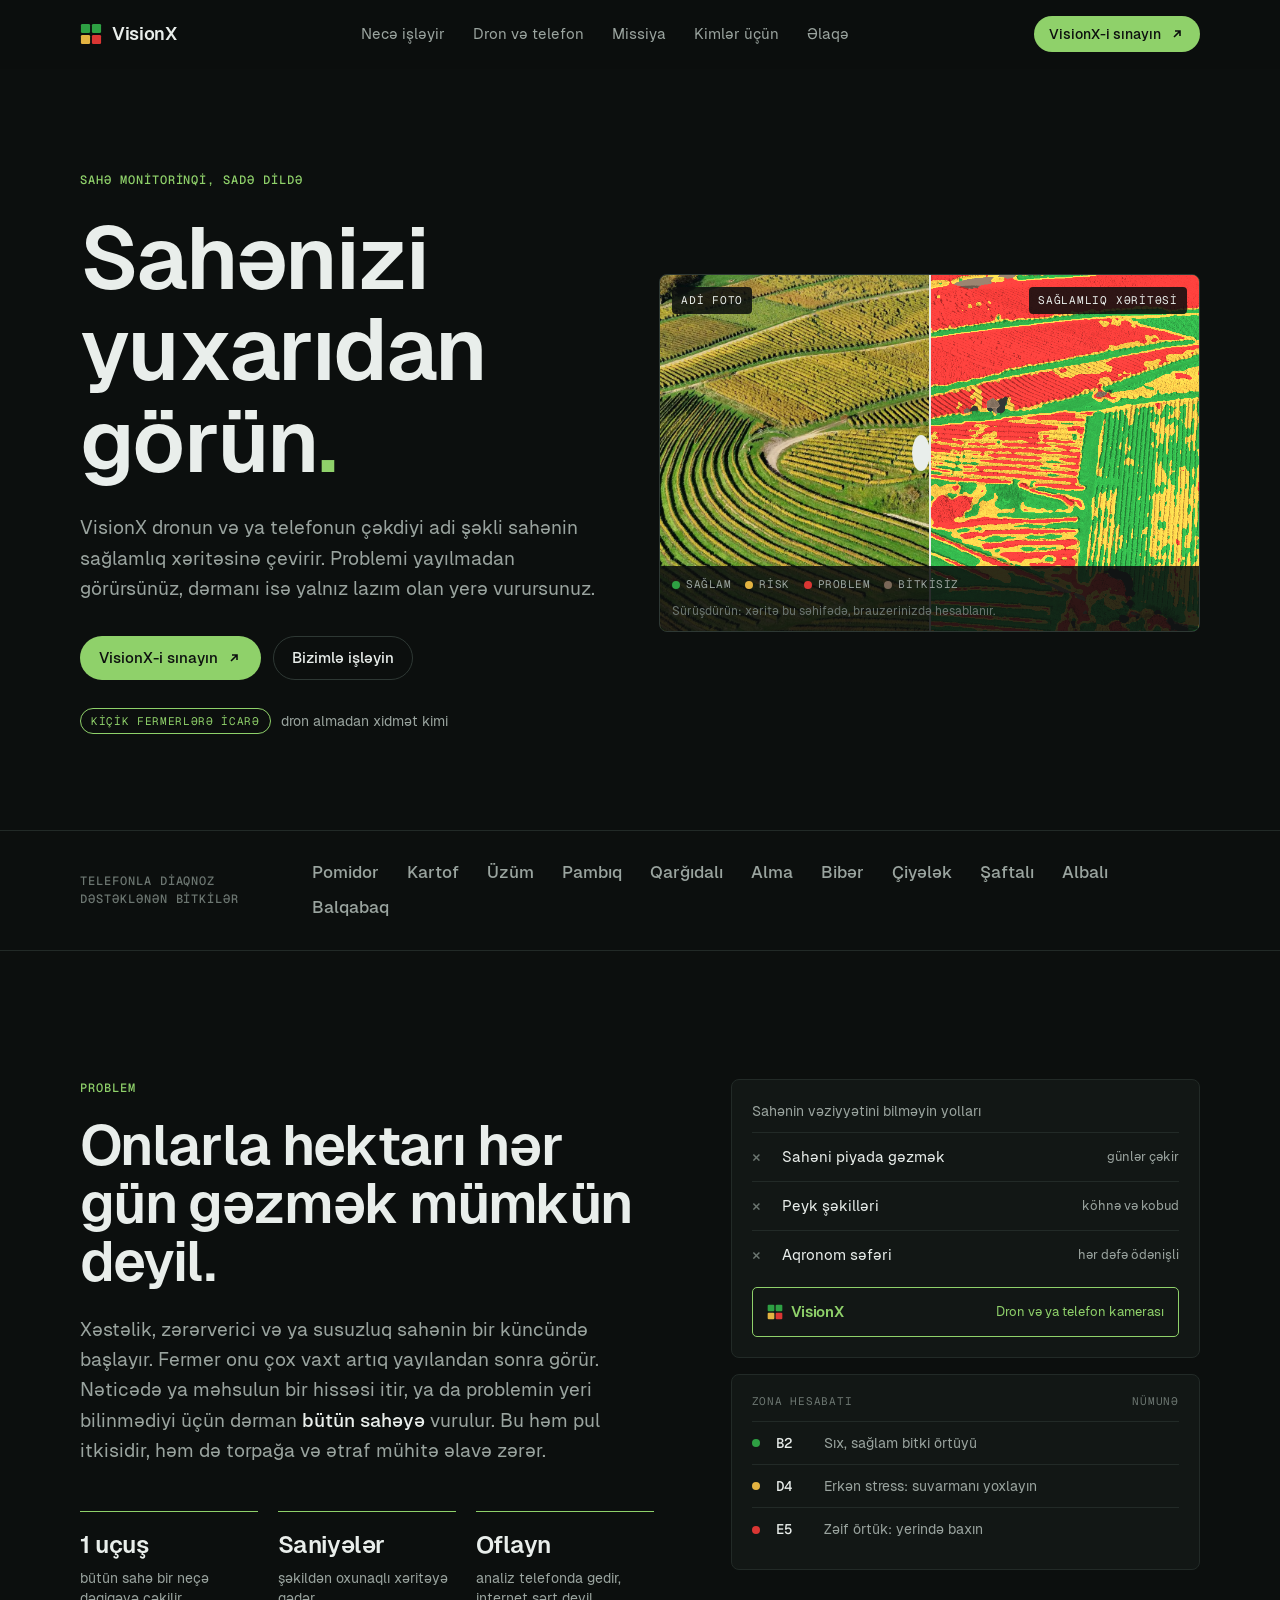
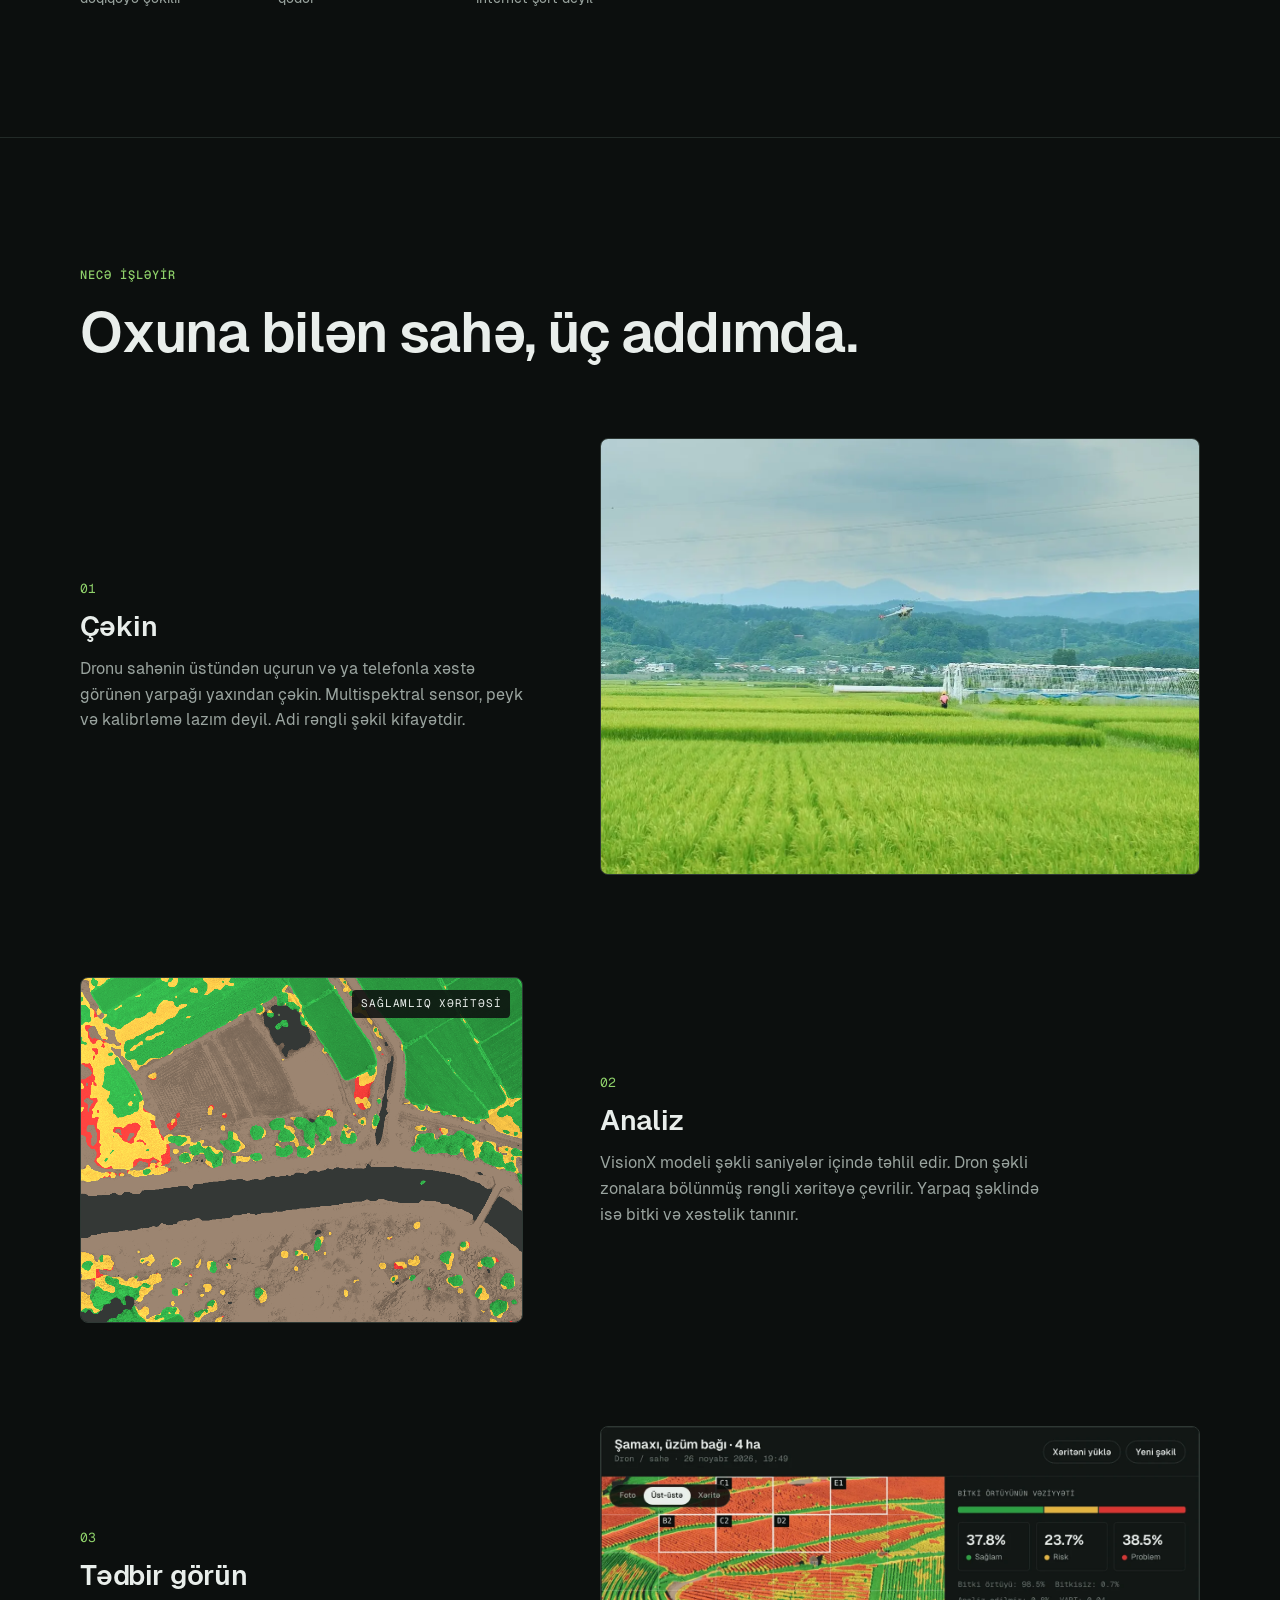
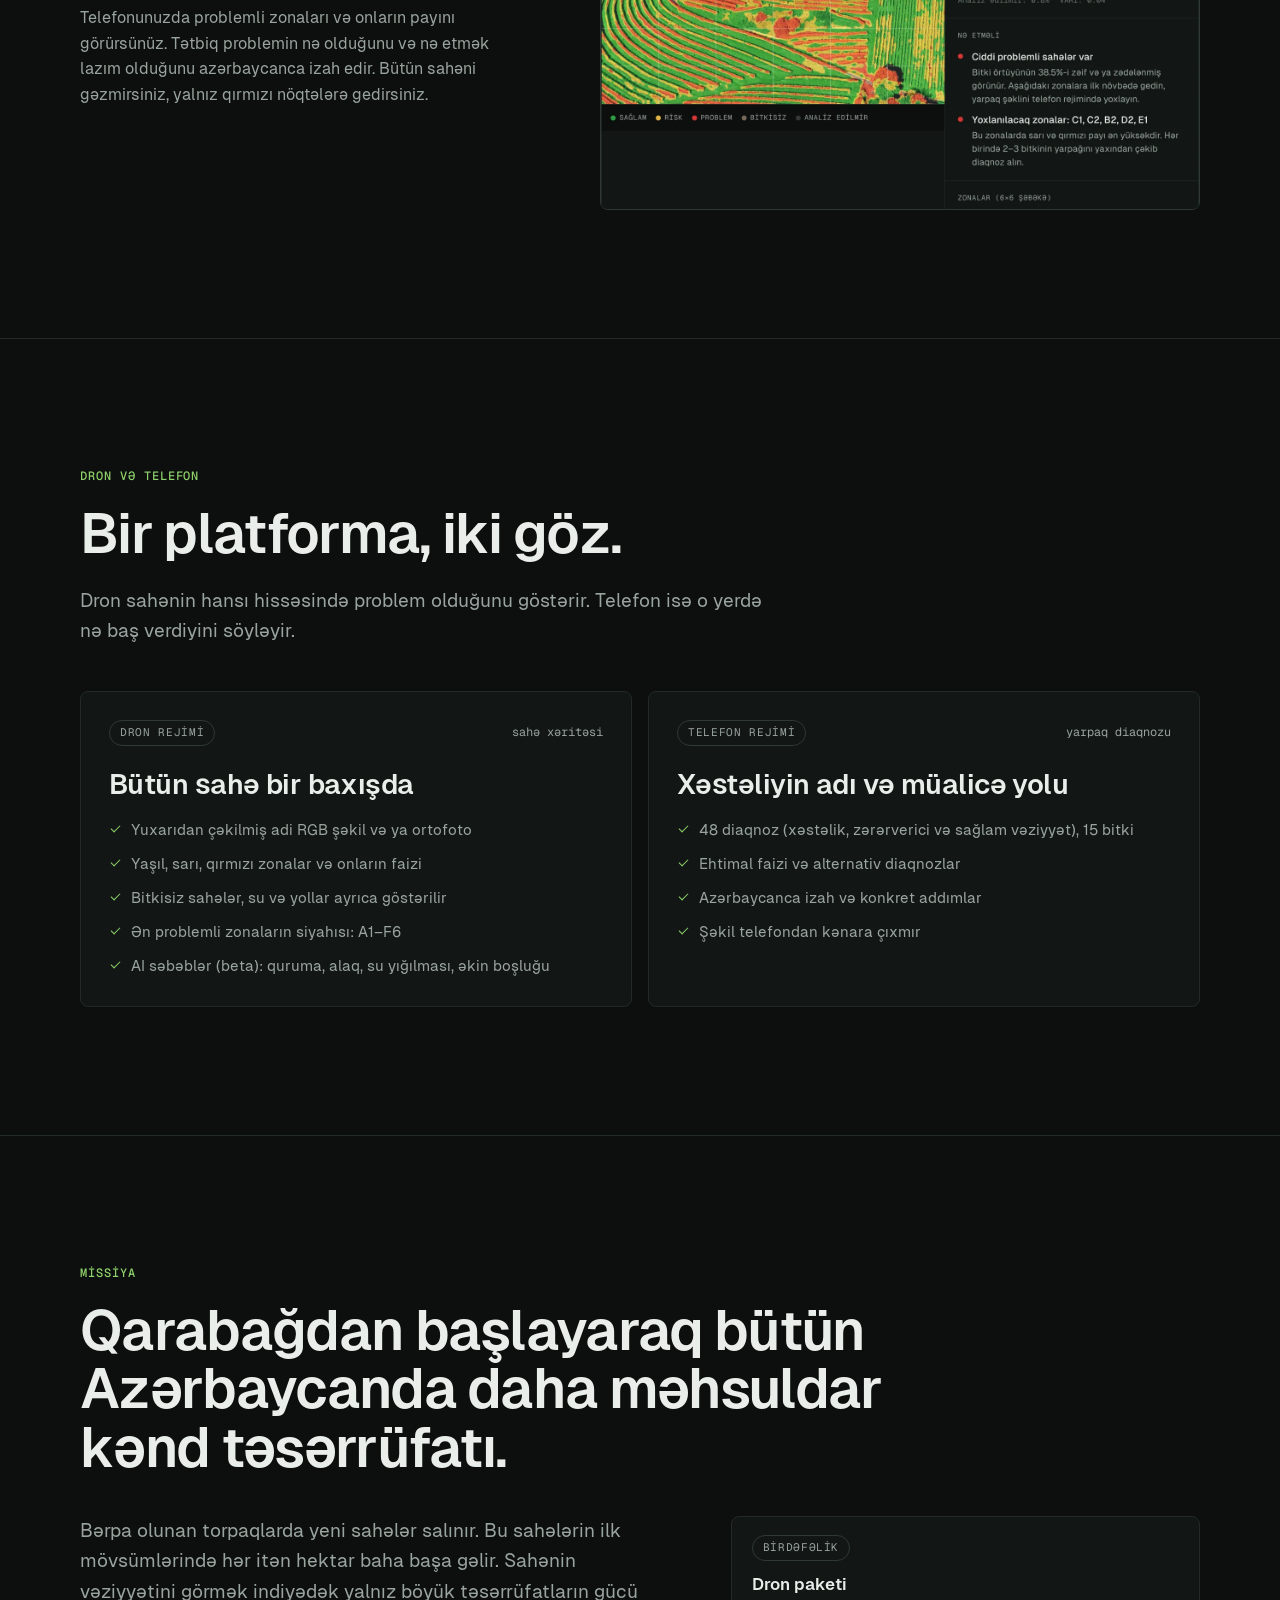
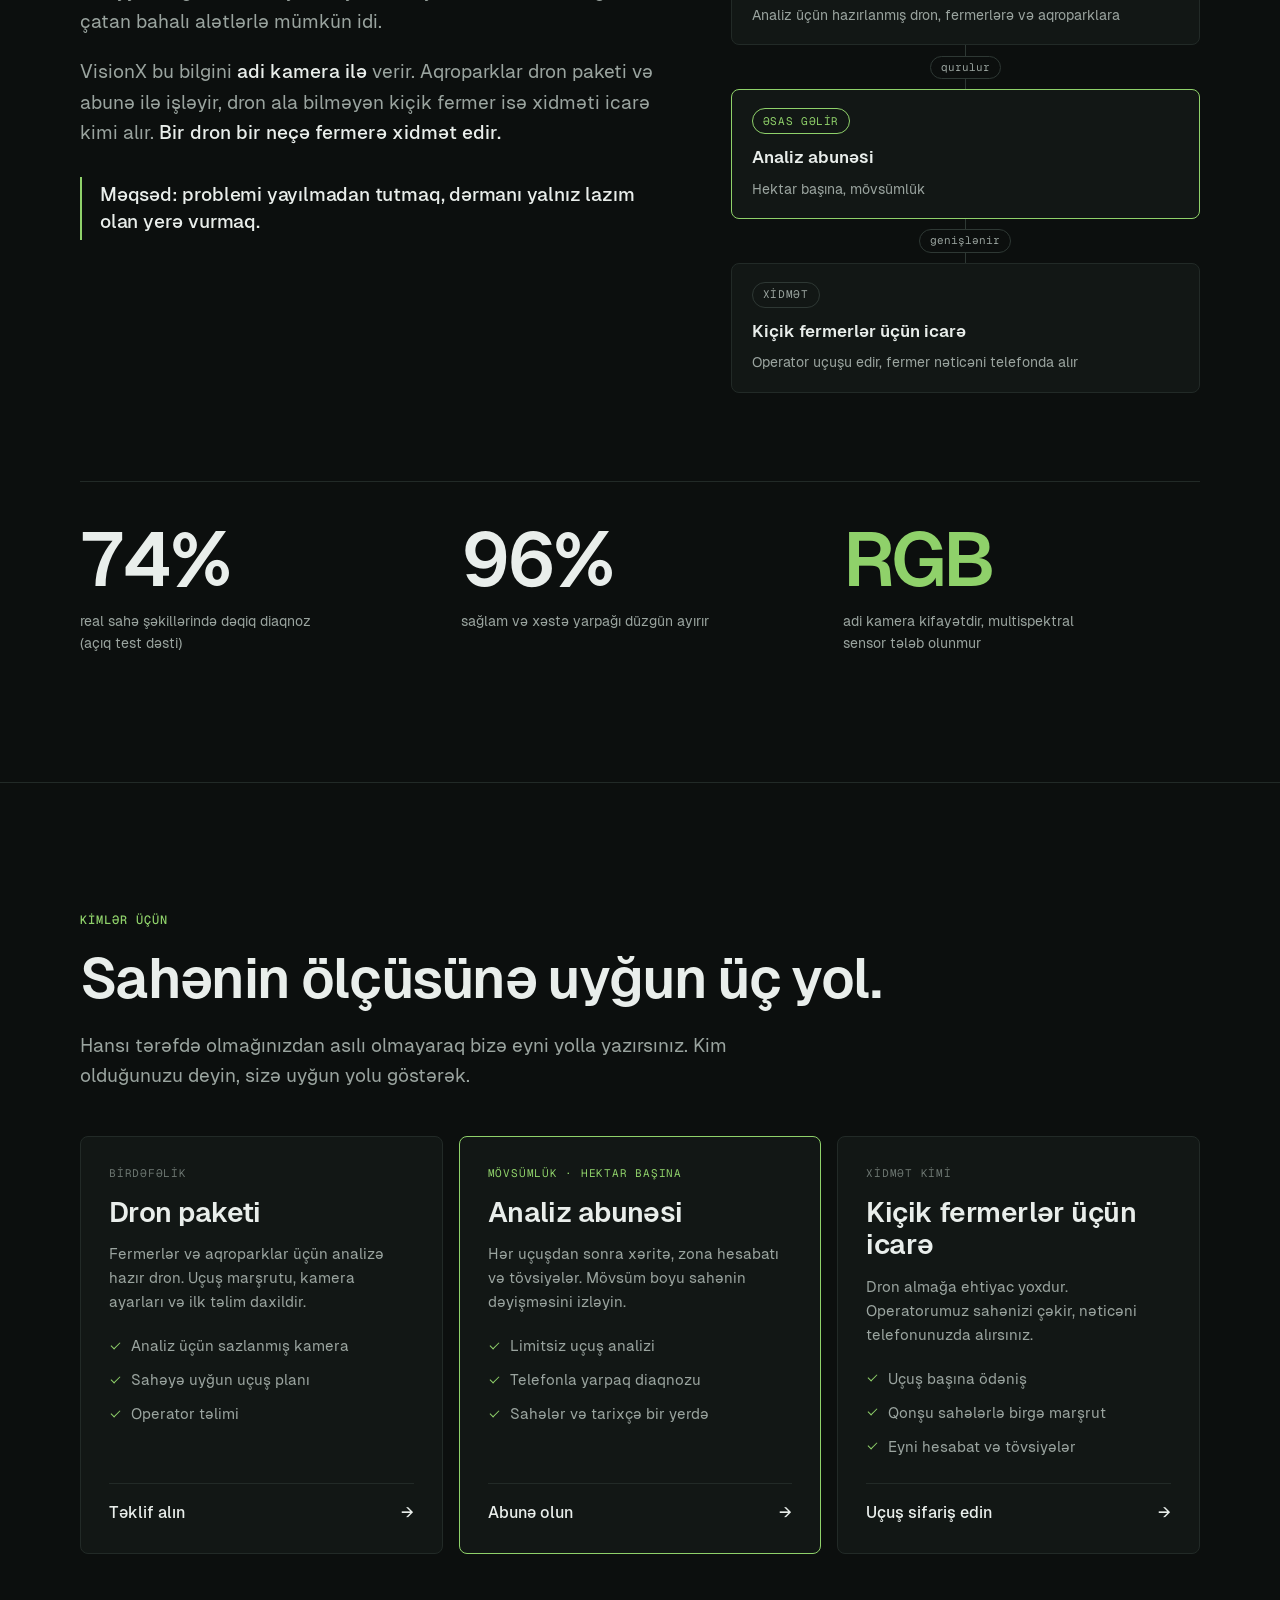
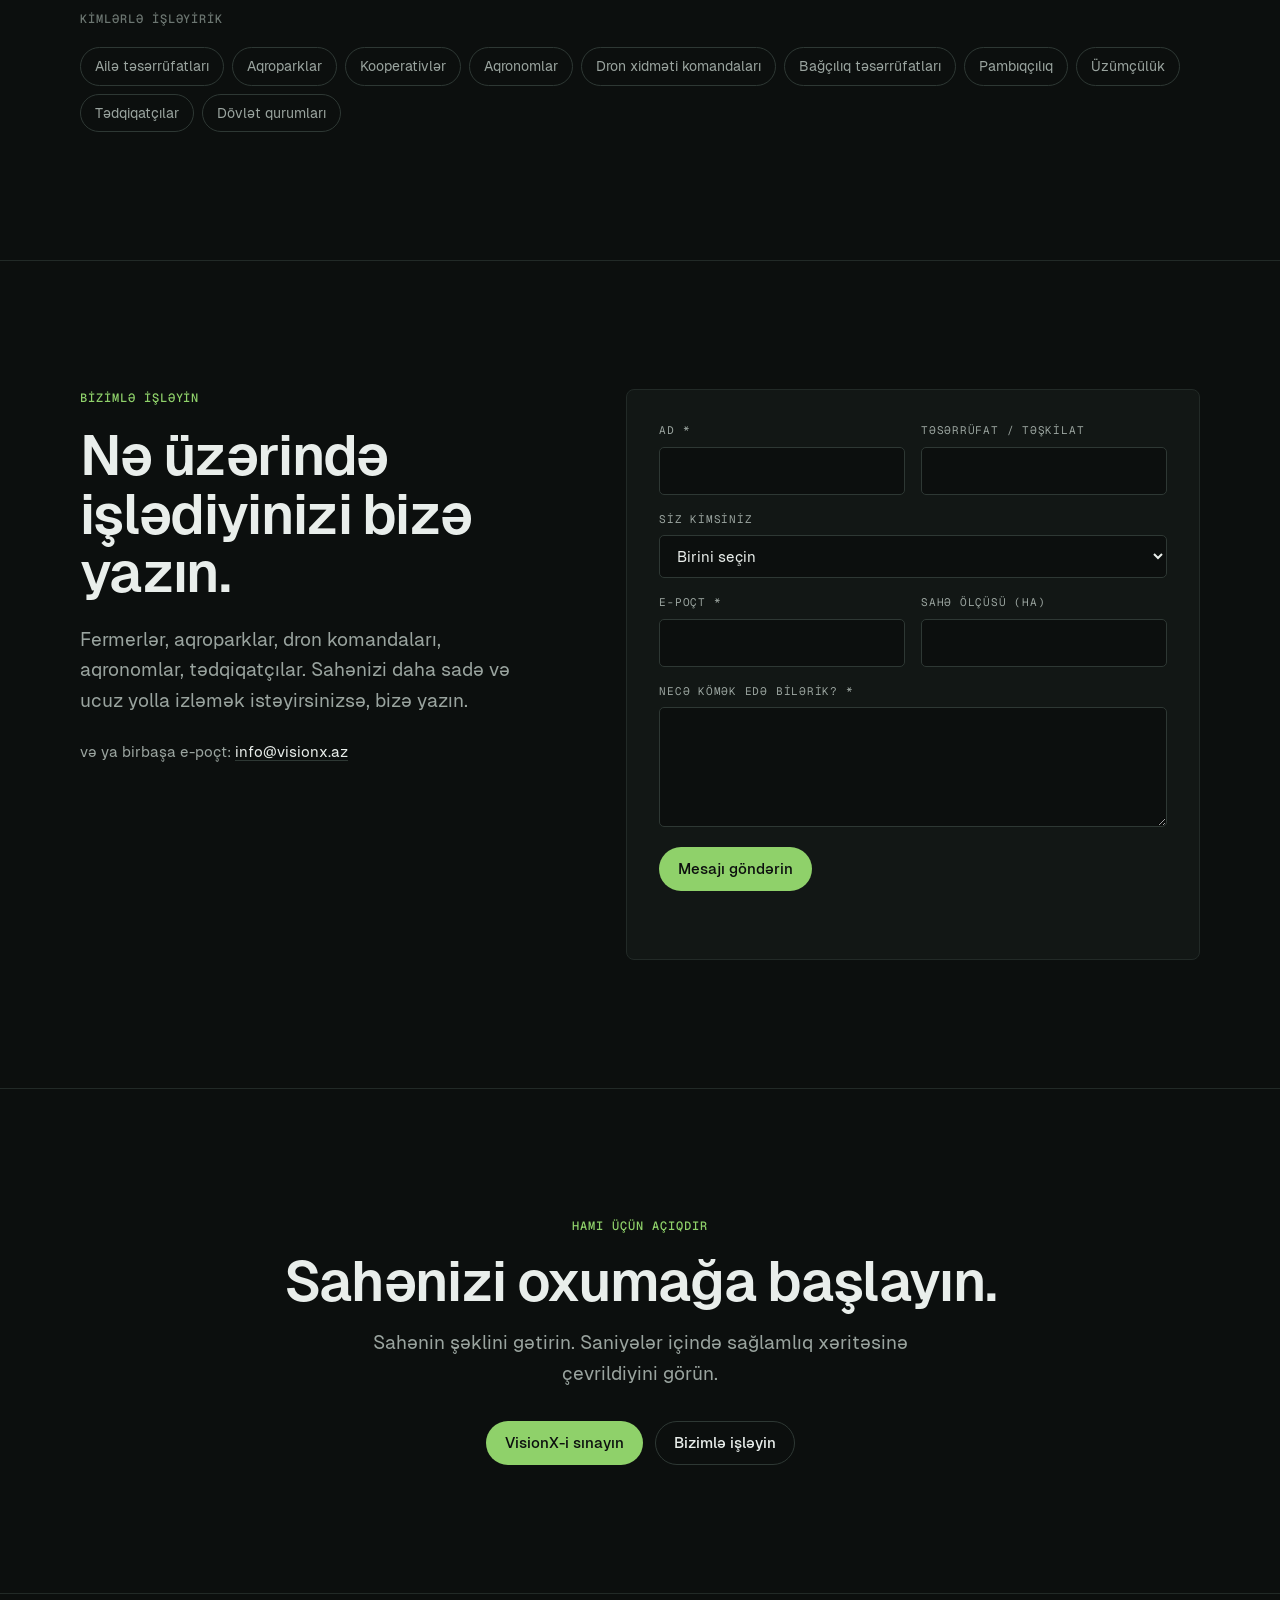
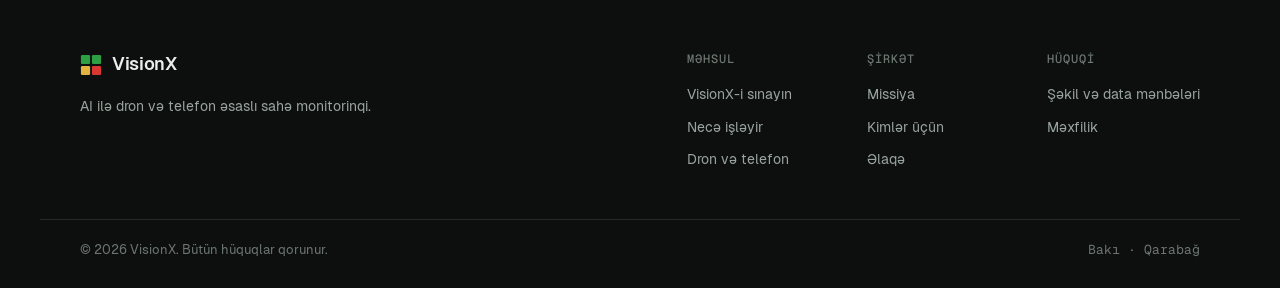
==== commit 626dcdf0: "WIP: drone AI causes (segmentation beta) UI and in-browser runner Adds fieldai.js (DINOv2 + segmenta" ====
--- a/web/index.html
+++ b/web/index.html
@@ -178,6 +178,7 @@
           <li>Yaşıl, sarı, qırmızı zonalar və onların faizi</li>
           <li>Bitkisiz sahələr, su və yollar ayrıca göstərilir</li>
           <li>Ən problemli zonaların siyahısı: A1–F6</li>
+          <li>AI səbəblər (beta): quruma, alaq, su yığılması, əkin boşluğu</li>
         </ul>
       </article>
       <article class="card mode">
--- a/web/assets/css/site.css
+++ b/web/assets/css/site.css
@@ -36,7 +36,7 @@
 .compare{position:relative;margin:0;border-radius:var(--radius);overflow:hidden;border:1px solid var(--line-2);background:var(--surface);aspect-ratio:1440/954;touch-action:pan-y;user-select:none;-webkit-user-select:none}
 .compare__photo,.compare__map canvas{position:absolute;inset:0;width:100%;height:100%;object-fit:cover}
 .compare__map{position:absolute;inset:0;clip-path:inset(0 0 0 var(--pos,50%))}
-.compare__map canvas{image-rendering:pixelated}
+.compare__map canvas{image-rendering:auto}
 .compare__label{position:absolute;top:12px;z-index:3;padding:5px 9px;border-radius:4px;background:rgba(12,15,14,.86);font-family:var(--mono);font-size:11px;letter-spacing:.07em;text-transform:uppercase;color:var(--text);pointer-events:none}
 .compare__label--l{left:12px}.compare__label--r{right:12px}
 .compare__handle{position:absolute;top:0;bottom:0;left:var(--pos,50%);width:2px;margin-left:-1px;background:var(--text);z-index:2;pointer-events:none}
@@ -90,7 +90,7 @@
 .step__media{margin:0;position:relative;border-radius:var(--radius);overflow:hidden;border:1px solid var(--line-2);background:var(--surface)}
 .step__media img{width:100%;height:auto}
 .step__media--map{aspect-ratio:1280/1000}
-.step__media--map canvas{width:100%;height:100%;object-fit:cover;image-rendering:pixelated}
+.step__media--map canvas{width:100%;height:100%;object-fit:cover;image-rendering:auto}
 .step__media--shot{background:var(--surface-2)}
 
 /* MODES */
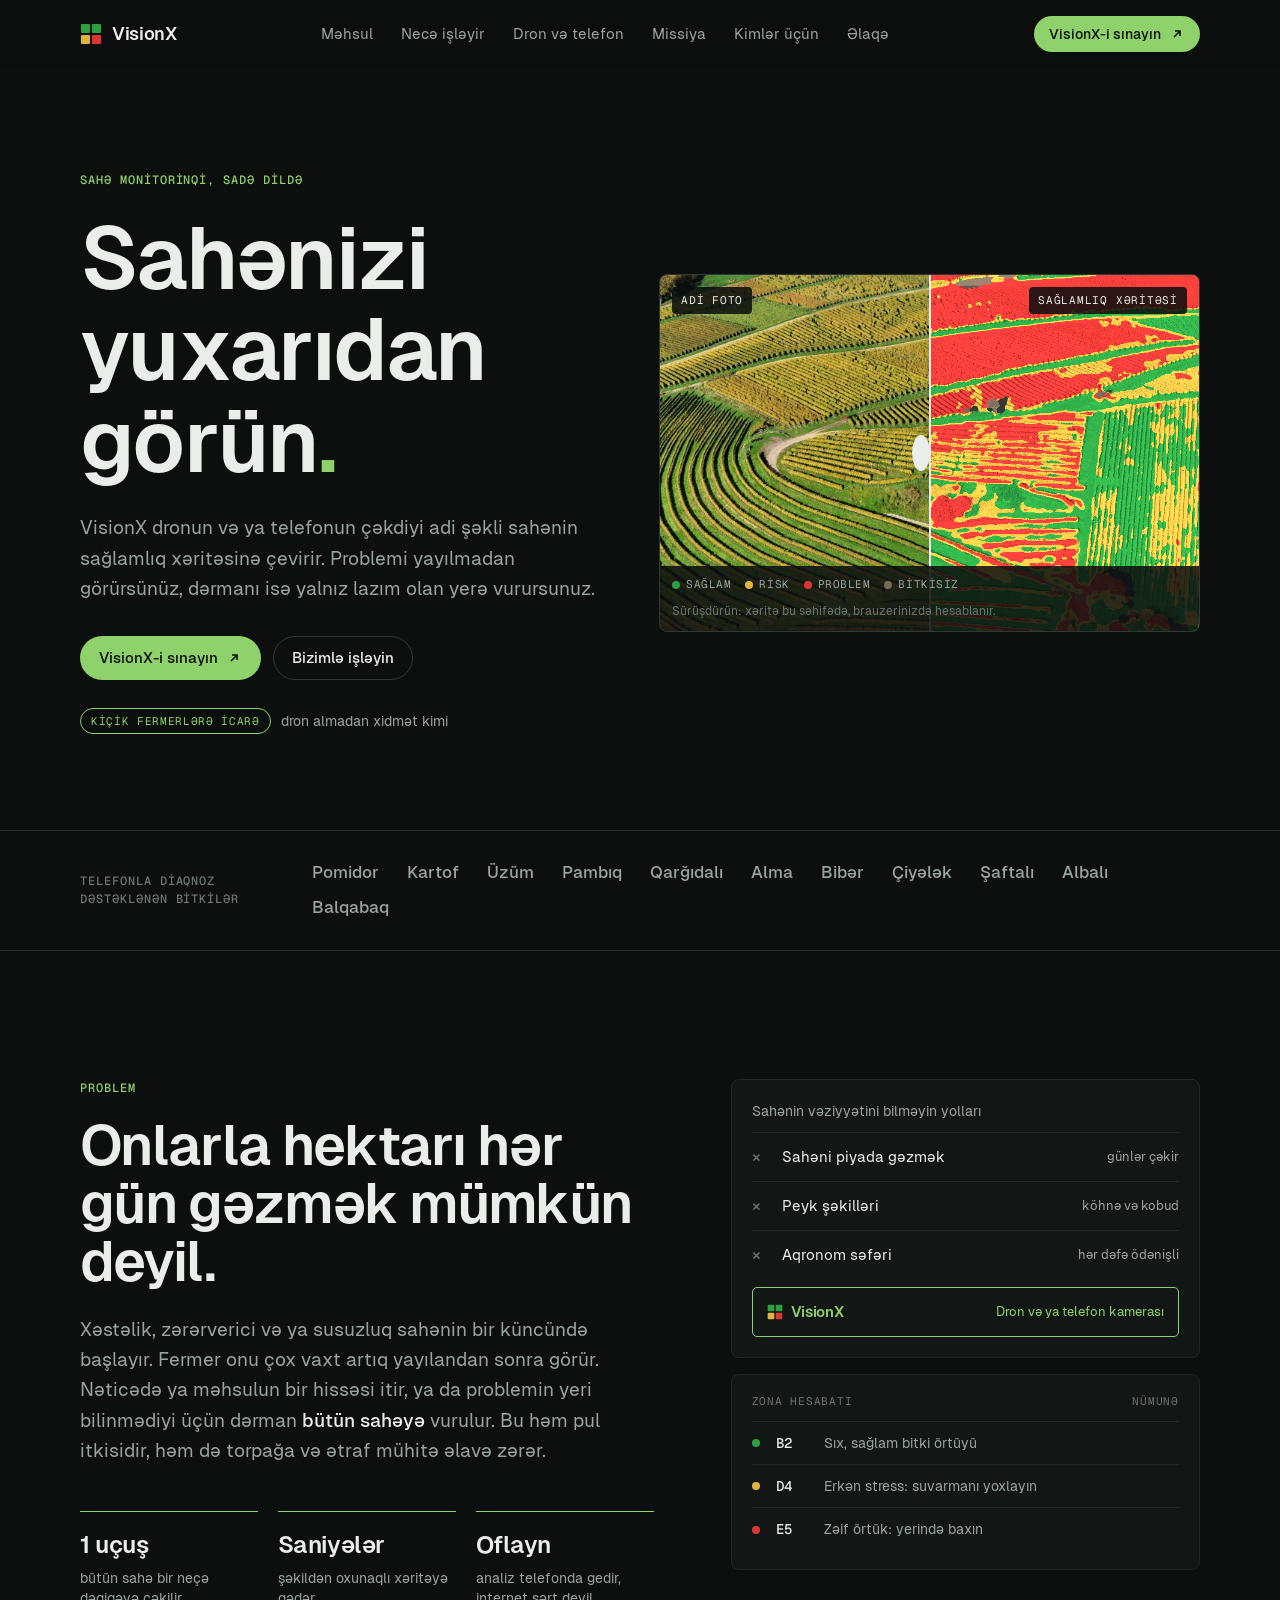
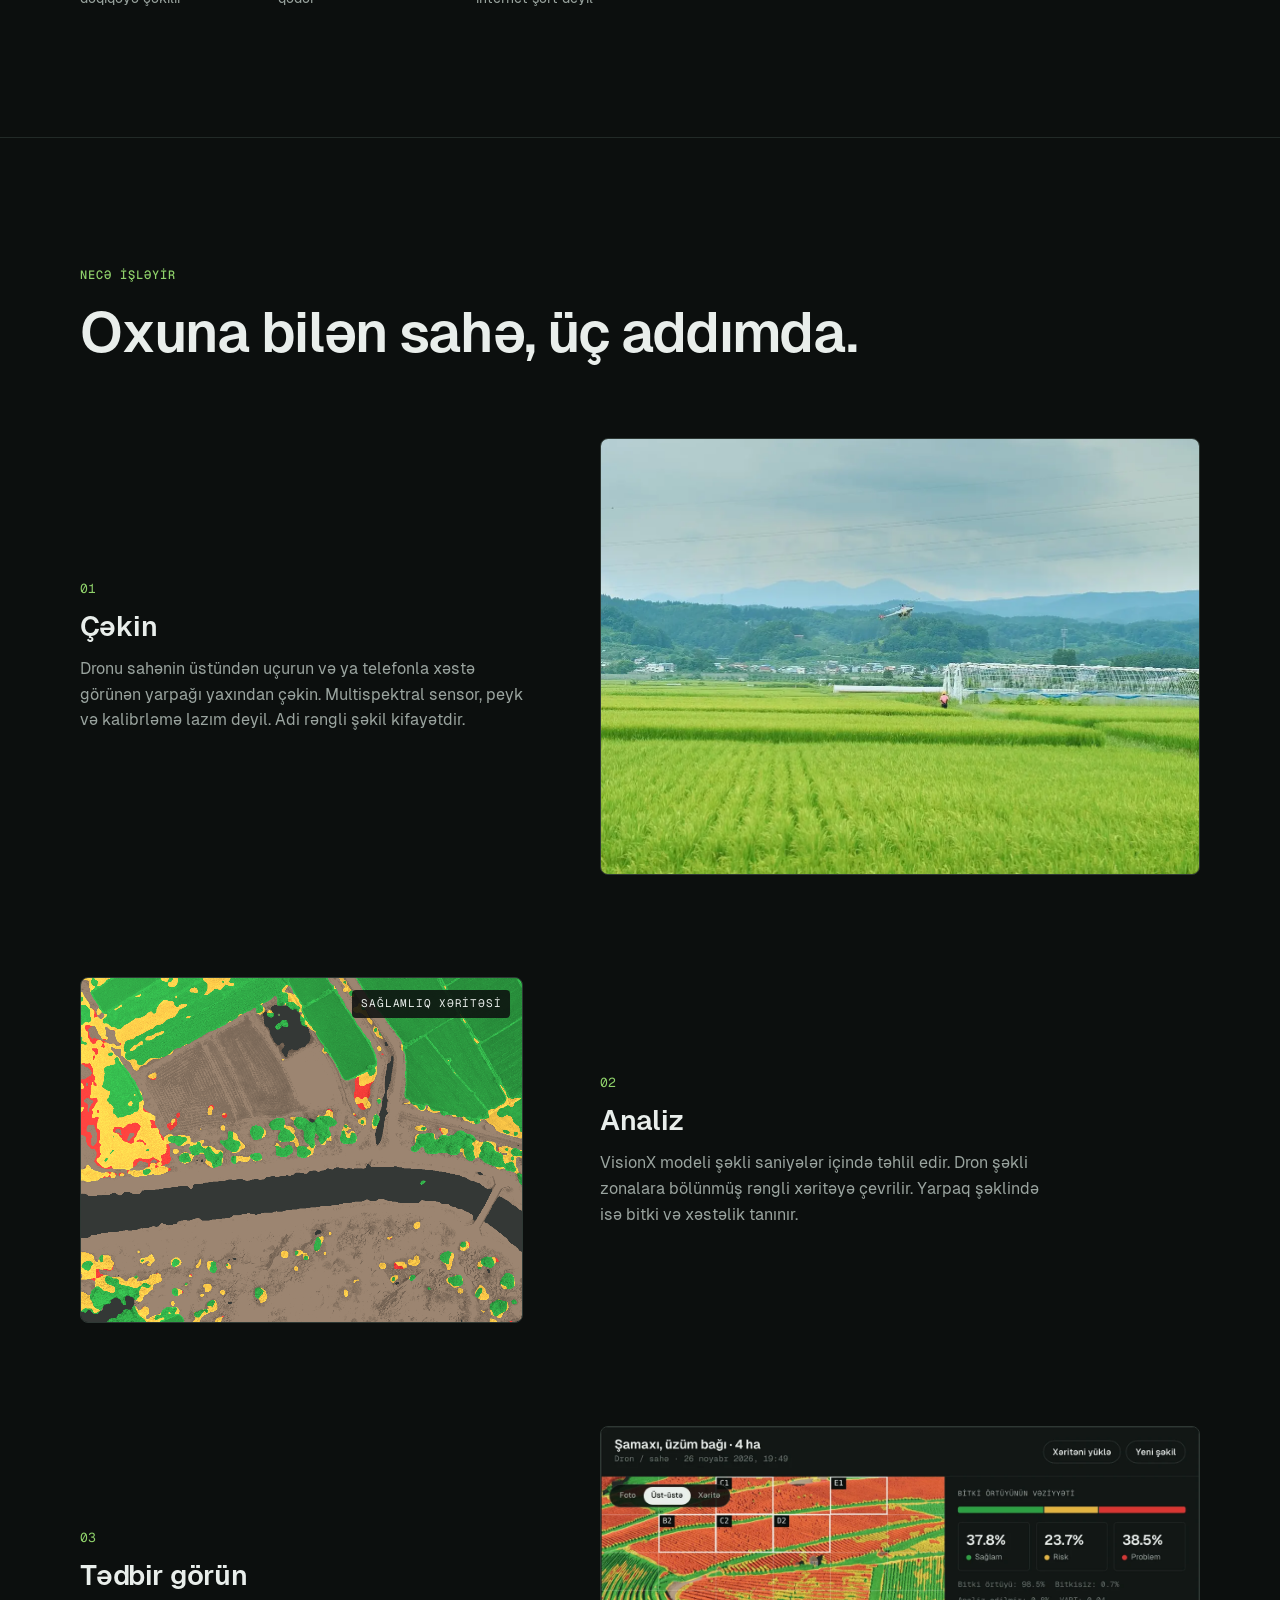
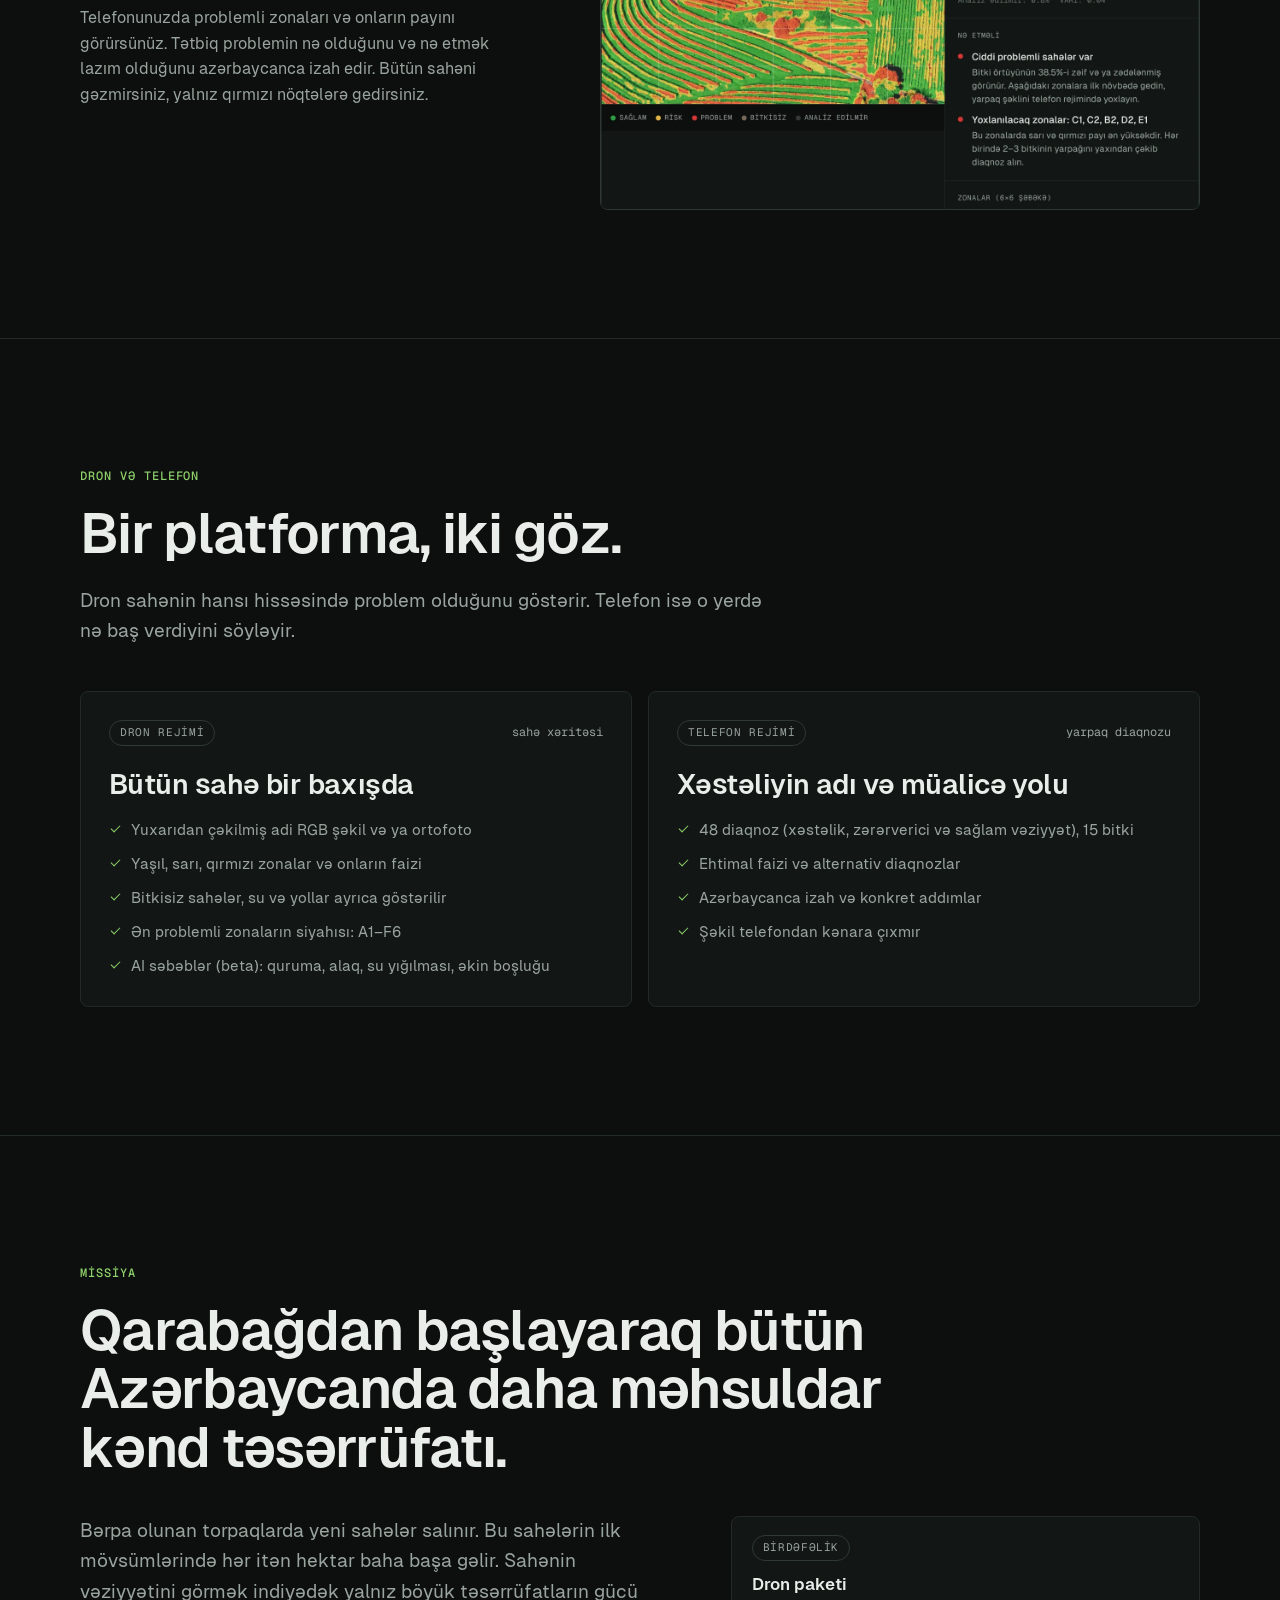
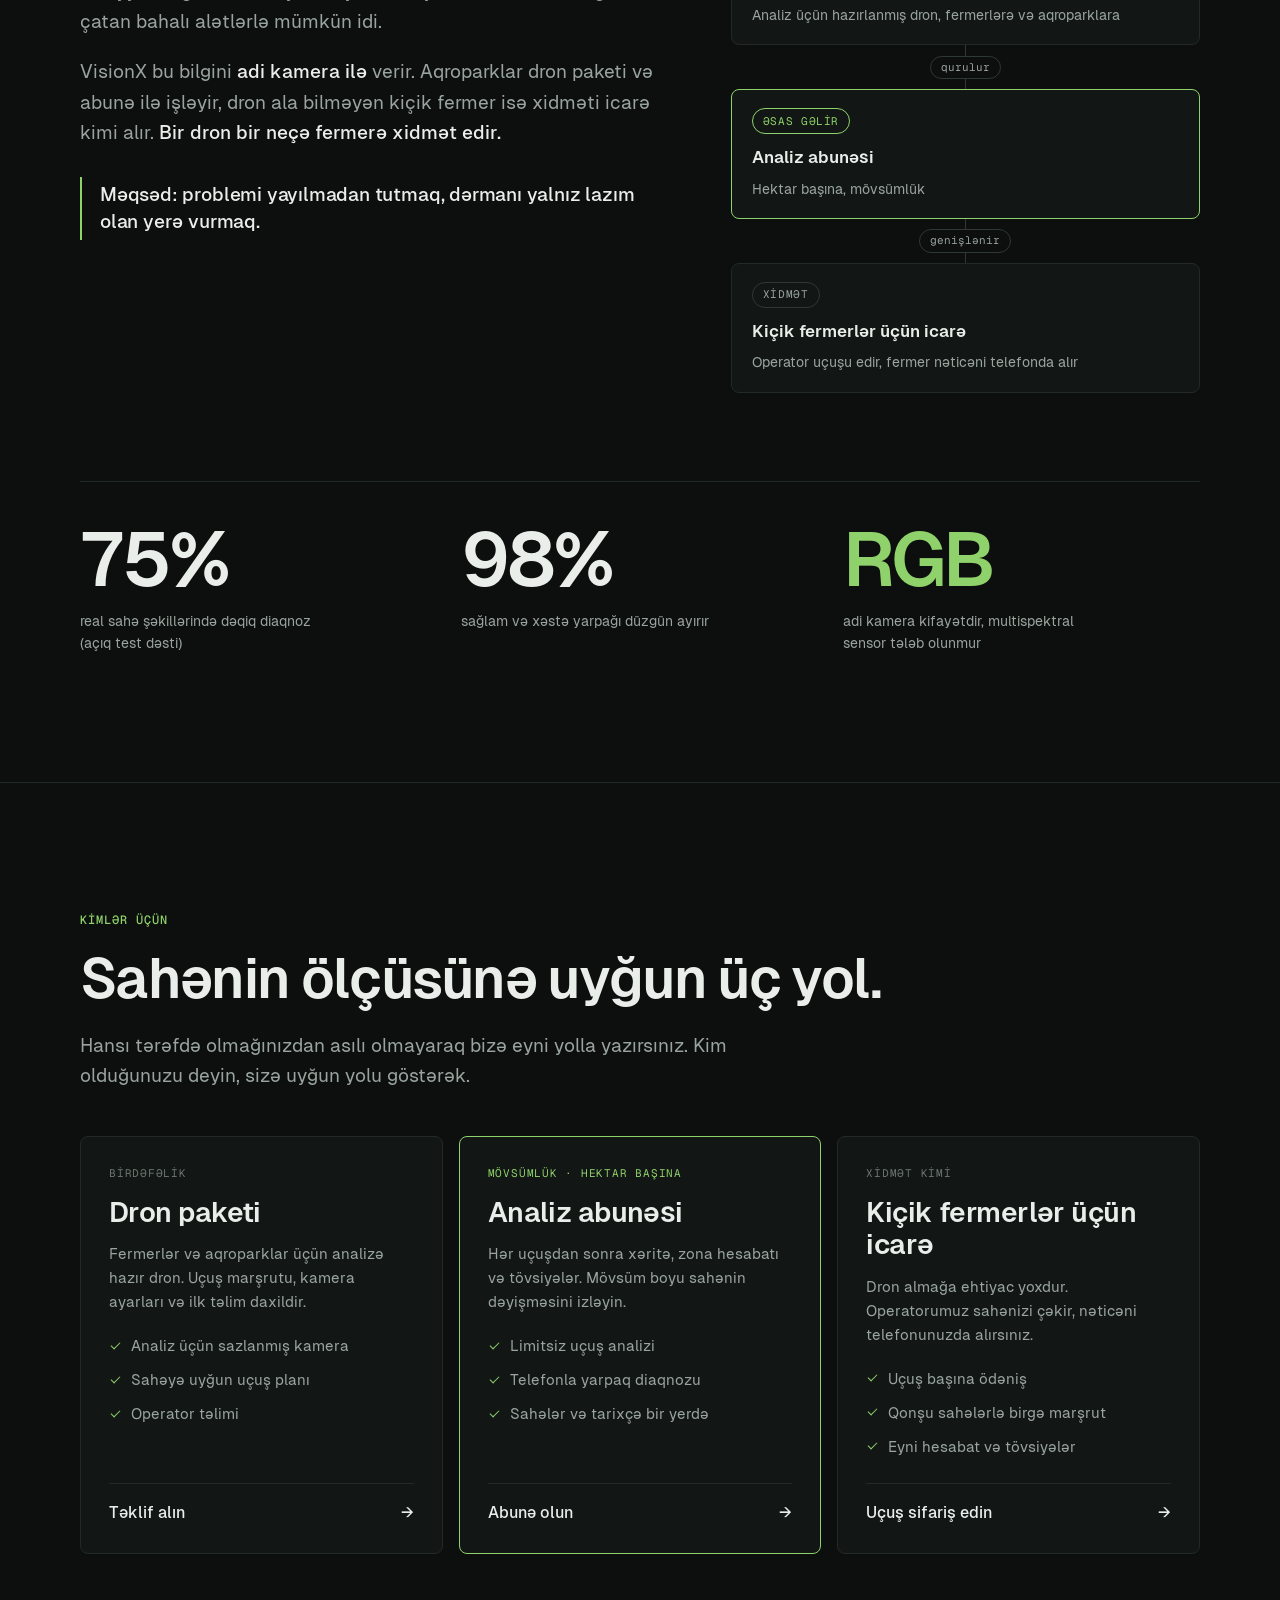
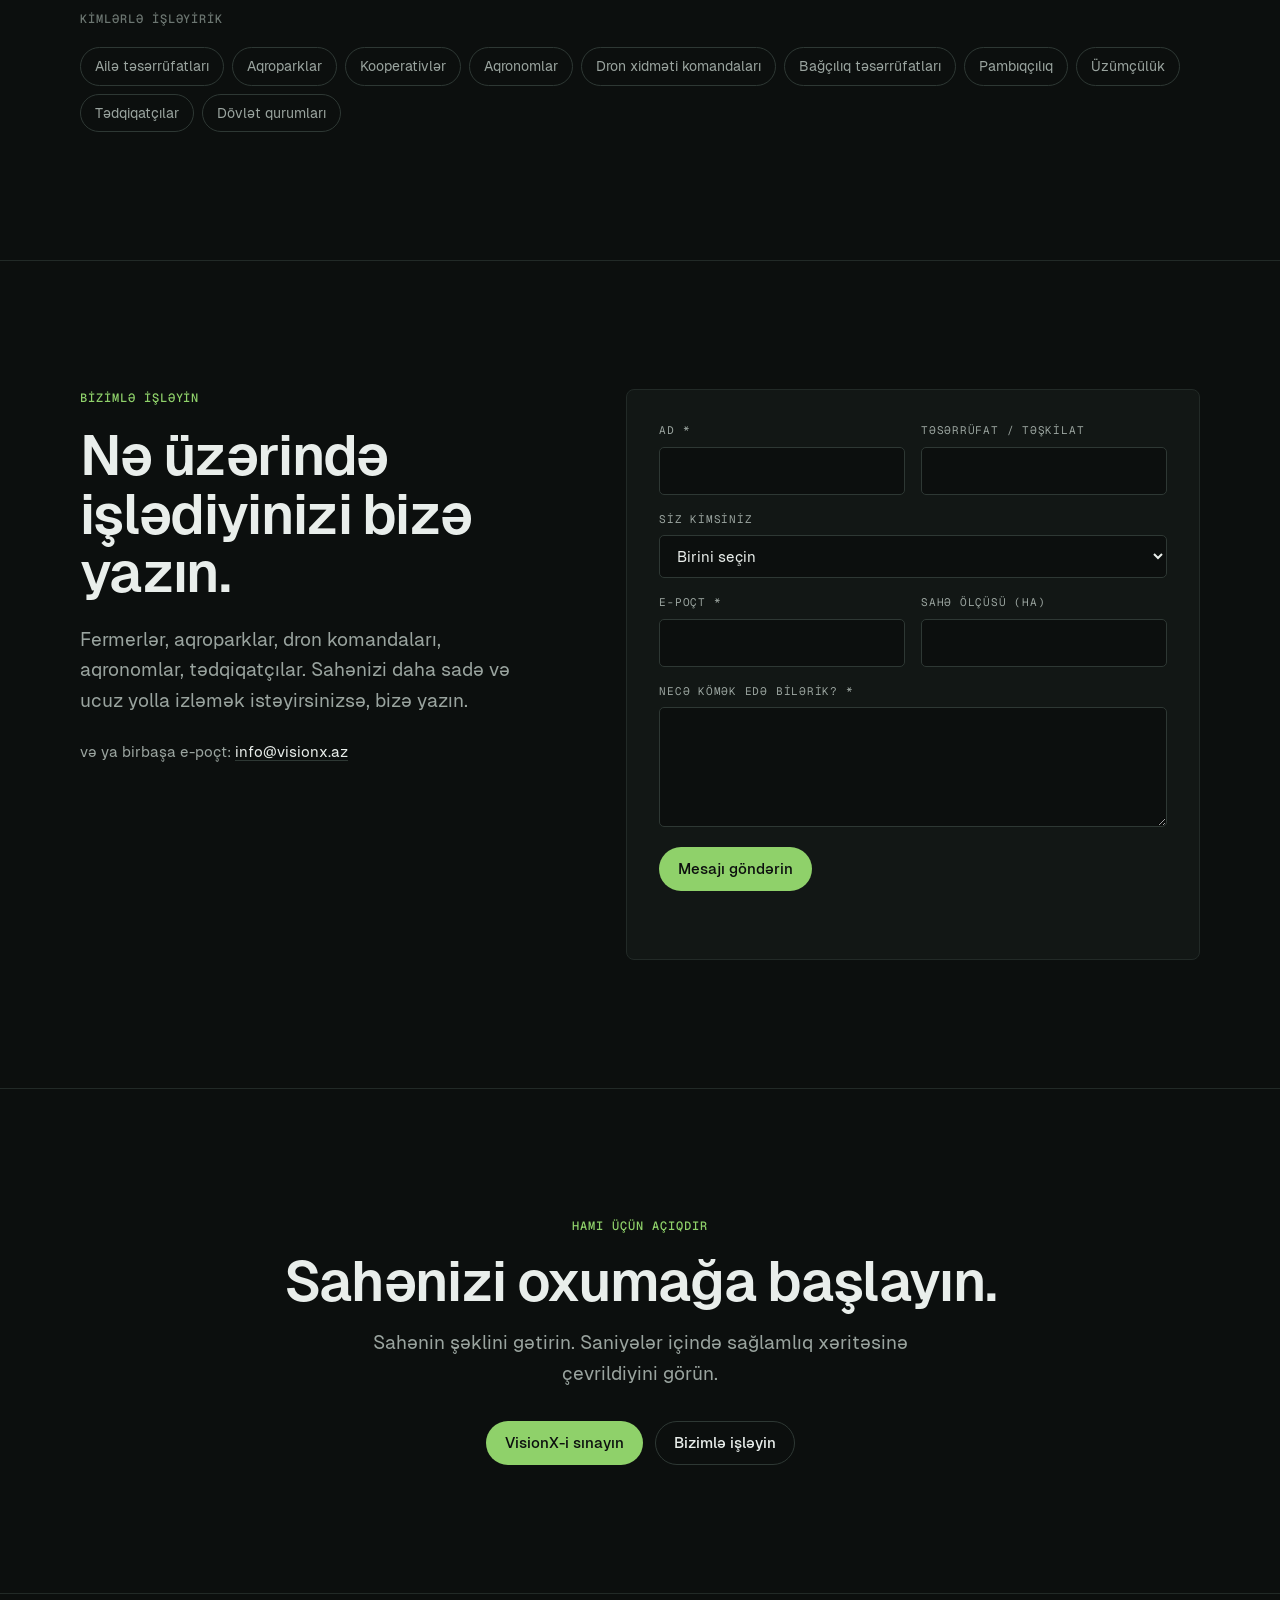
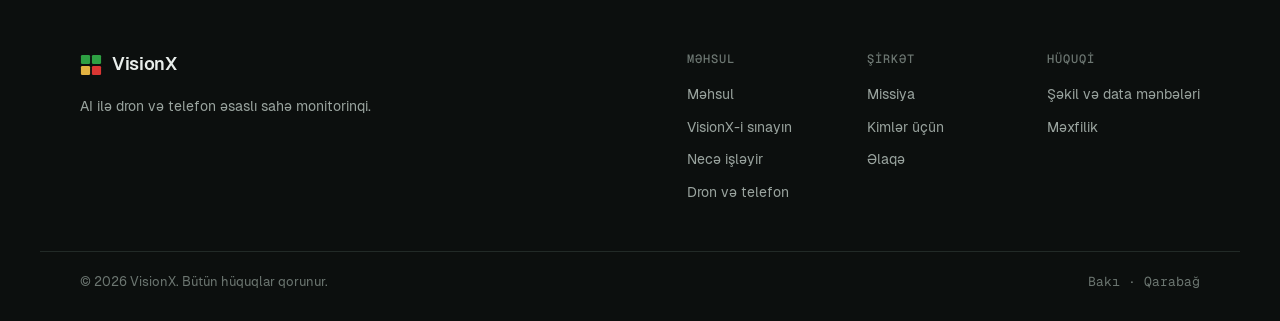
==== commit 27f4d0e0: "Add product page (mehsul.html) with drone kit, app features, accuracy and pricing Co-Authored-By: Cl" ====
--- a/web/index.html
+++ b/web/index.html
@@ -24,6 +24,7 @@
       <span>VisionX</span>
     </a>
     <nav class="nav__links" aria-label="Əsas menyu">
+      <a href="mehsul.html">Məhsul</a>
       <a href="#nece-isleyir">Necə işləyir</a>
       <a href="#rejimler">Dron və telefon</a>
       <a href="#missiya">Missiya</a>
@@ -37,6 +38,7 @@
     </div>
   </div>
   <div class="mobile-menu" id="mobile-menu" hidden>
+    <a href="mehsul.html">Məhsul</a>
     <a href="#nece-isleyir">Necə işləyir</a>
     <a href="#rejimler">Dron və telefon</a>
     <a href="#missiya">Missiya</a>
@@ -328,7 +330,7 @@
       <p class="muted">AI ilə dron və telefon əsaslı sahə monitorinqi.</p>
     </div>
     <nav class="footer__cols" aria-label="Alt menyu">
-      <div><p class="eyebrow eyebrow--muted">Məhsul</p><a href="app/">VisionX-i sınayın</a><a href="#nece-isleyir">Necə işləyir</a><a href="#rejimler">Dron və telefon</a></div>
+      <div><p class="eyebrow eyebrow--muted">Məhsul</p><a href="mehsul.html">Məhsul</a><a href="app/">VisionX-i sınayın</a><a href="#nece-isleyir">Necə işləyir</a><a href="#rejimler">Dron və telefon</a></div>
       <div><p class="eyebrow eyebrow--muted">Şirkət</p><a href="#missiya">Missiya</a><a href="#kimler-ucun">Kimlər üçün</a><a href="#elaqe">Əlaqə</a></div>
       <div><p class="eyebrow eyebrow--muted">Hüquqi</p><a href="credits.html">Şəkil və data mənbələri</a><a href="credits.html#mexfilik">Məxfilik</a></div>
     </nav>
